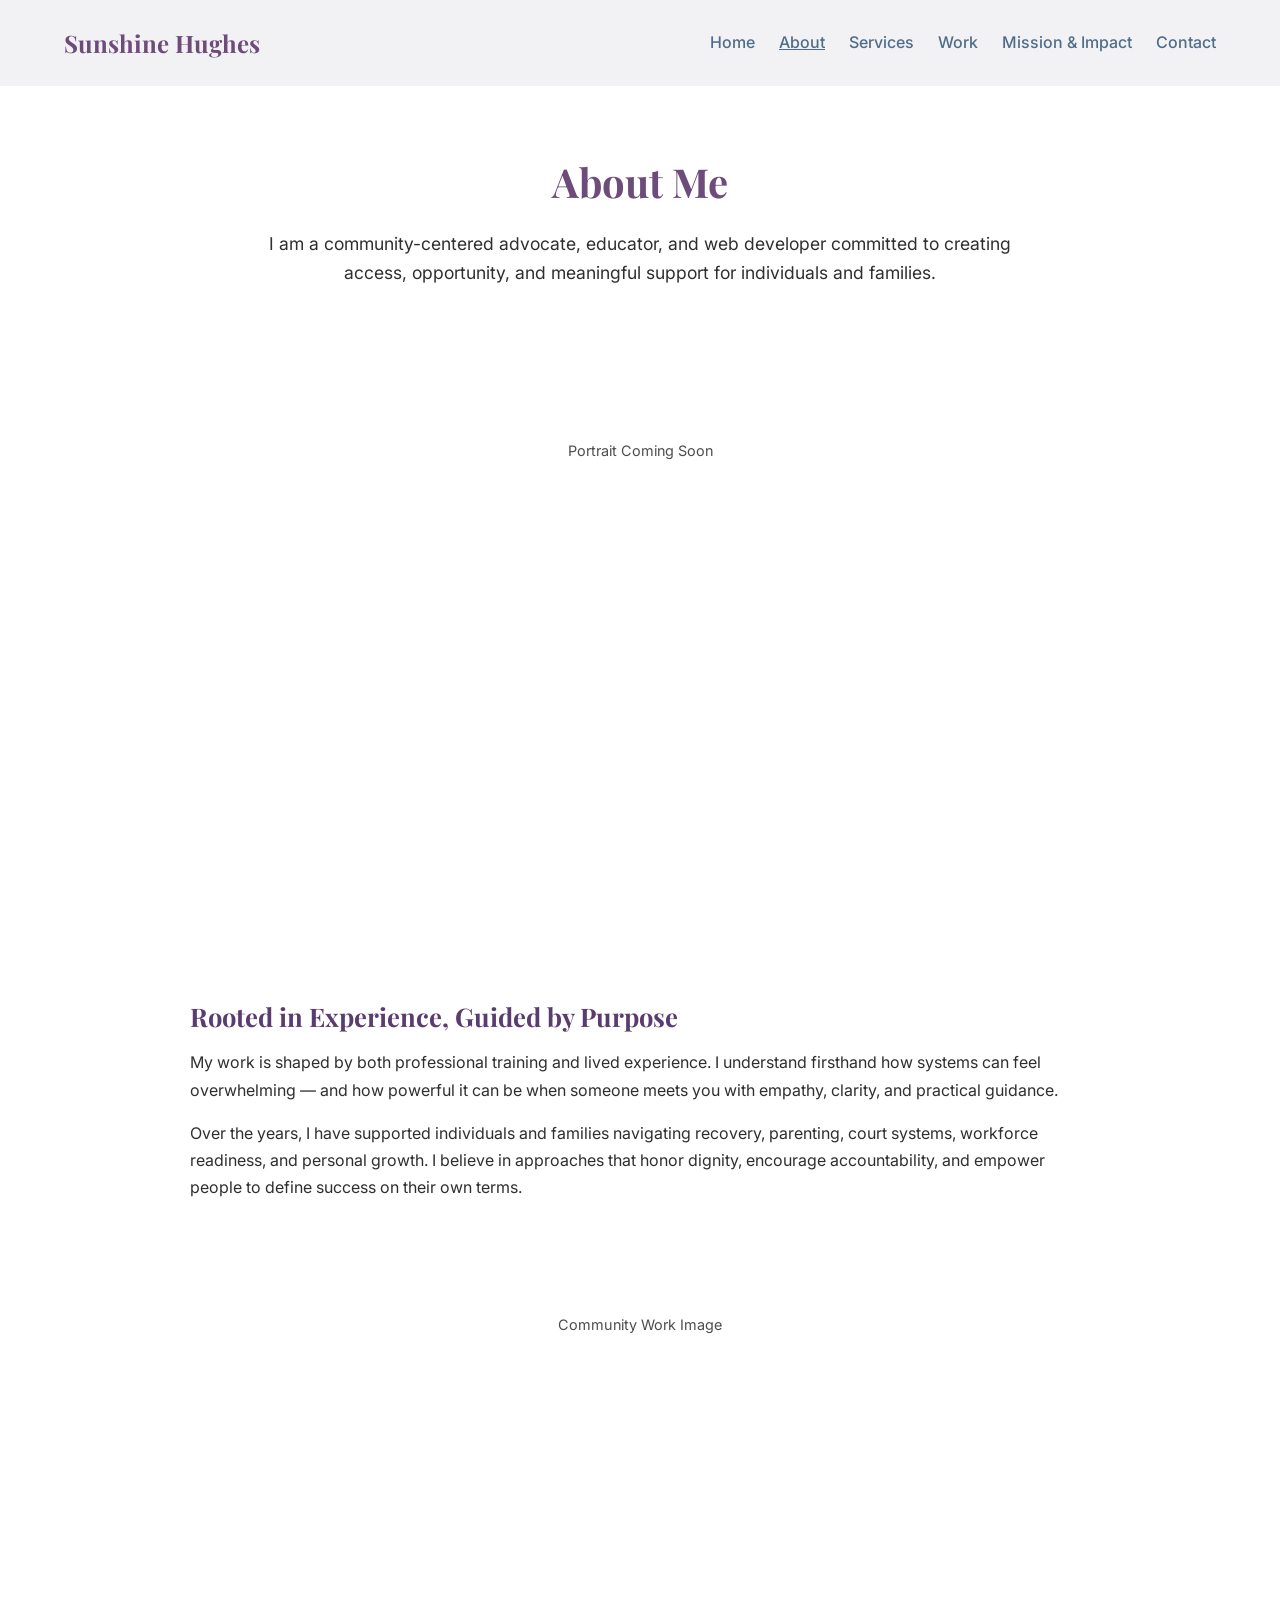
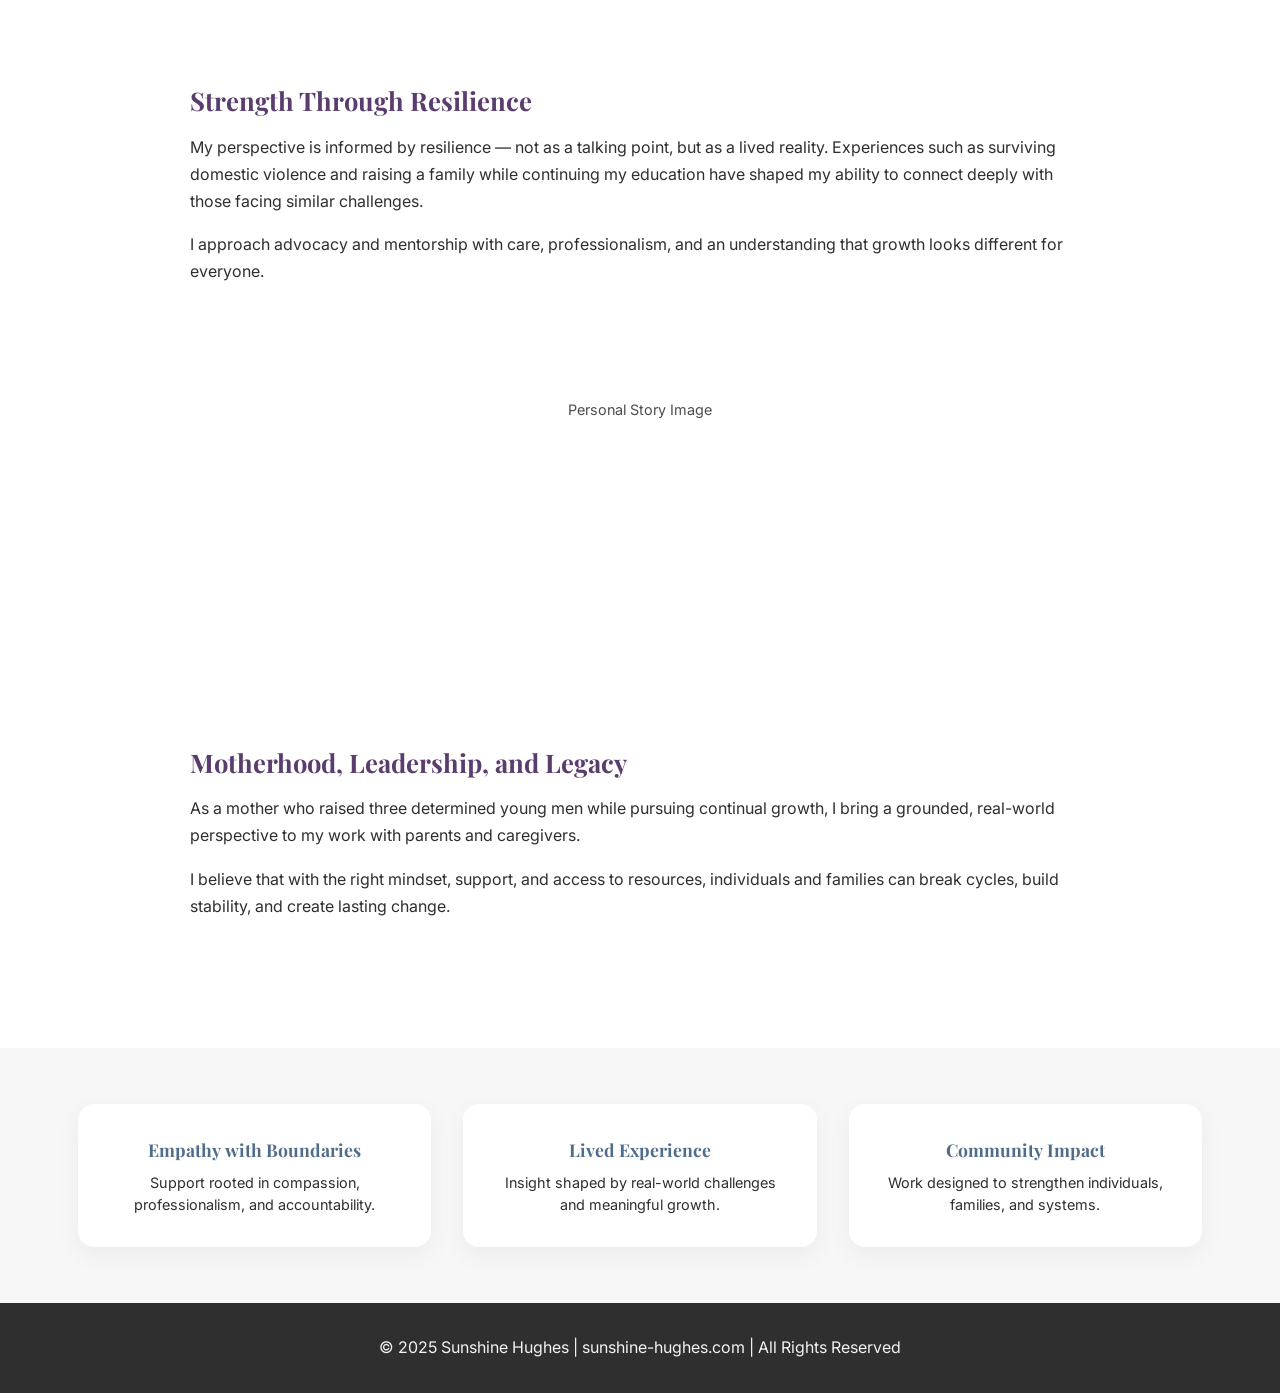
==== about.html @ 6bd318d8 "adapting styles and adding pages" ====
<!DOCTYPE html>
<html lang="en">

<head>
	<meta charset="UTF-8">
	<meta name="viewport" content="width=device-width, initial-scale=1.0">
	<title>About | Sunshine Hughes</title>
	<meta name="description" content="Sunshine Hughes About page">
	<meta name="author" content="Sunshine Hughes">
	<meta name="keywords" content="Sunshine, Hughes, business, about, portfolio">
	<link rel="stylesheet" href="style.css" media="screen">
	<link rel="icon" type="favicon" href="favicon.ico">
	<link rel="preconnect" href="https://fonts.googleapis.com">
	<link rel="preconnect" href="https://fonts.gstatic.com" crossorigin>
	<link href="https://fonts.googleapis.com/css2?family=Playfair+Display:wght@500;600&family=Inter:wght@300;400;500&display=swap" rel="stylesheet">
</head>

<body class="about-page">


	<header class="main-nav">
		<div class="container nav">
			<h2>Sunshine Hughes</h2>
			<ul>
				<li><a href="index.html">Home</a></li>
				<li><a href="about.html" class="active">About</a></li>
				<li><a href="services.html">Services</a></li>
				<li><a href="work.html">Work</a></li>
				<li><a href="#">Mission &amp; Impact</a></li>
				<li><a href="#">Contact</a></li>
			</ul>
		</div>
	</header>

	<!-- PAGE INTRO -->
	<section class="page-intro">
		<div class="container">
			<h1>About Me</h1>
			<p>
				I am a community-centered advocate, educator, and web developer committed to
				creating access, opportunity, and meaningful support for individuals and families.
			</p>
		</div>
	</section>

	<div class="about-media portrait">
		<div class="image-placeholder">Portrait Coming Soon</div>
	</div>

	<!-- MAIN ABOUT CONTENT -->
	<section class="about-content">
		<div class="container">

			<div class="about-text">
				<h2>Rooted in Experience, Guided by Purpose</h2>
				<p>
					My work is shaped by both professional training and lived experience. I understand
					firsthand how systems can feel overwhelming — and how powerful it can be when someone
					meets you with empathy, clarity, and practical guidance.
				</p>
				<p>
					Over the years, I have supported individuals and families navigating recovery,
					parenting, court systems, workforce readiness, and personal growth. I believe in
					approaches that honor dignity, encourage accountability, and empower people to
					define success on their own terms.
				</p>
			</div>

		<div class="about-media landscape">
			<div class="image-placeholder">Community Work Image</div>
		</div>

			<div class="about-text">
				<h2>Strength Through Resilience</h2>
				<p>
					My perspective is informed by resilience — not as a talking point, but as a lived
					reality. Experiences such as surviving domestic violence and raising a family while
					continuing my education have shaped my ability to connect deeply with those facing
					similar challenges.
				</p>
				<p>
					I approach advocacy and mentorship with care, professionalism, and an understanding
					that growth looks different for everyone.
				</p>
			</div>

			<div class="about-media square">
				<div class="image-placeholder">Personal Story Image</div>
			</div> 

			<div class="about-text">
				<h2>Motherhood, Leadership, and Legacy</h2>
				<p>
					As a mother who raised three determined young men while pursuing continual growth,
					I bring a grounded, real-world perspective to my work with parents and caregivers.
				</p>
				<p>
					I believe that with the right mindset, support, and access to resources, individuals
					and families can break cycles, build stability, and create lasting change.
				</p>
			</div>

		</div>
	</section>



	<!-- VALUES / APPROACH -->
	<section class="about-values">
		<div class="container">

			<div class="value-card">
				<h3>Empathy with Boundaries</h3>
				<p>Support rooted in compassion, professionalism, and accountability.</p>
			</div>

			<div class="value-card">
				<h3>Lived Experience</h3>
				<p>Insight shaped by real-world challenges and meaningful growth.</p>
			</div>

			<div class="value-card">
				<h3>Community Impact</h3>
				<p>Work designed to strengthen individuals, families, and systems.</p>
			</div>

		</div>
	</section>

	<!-- FOOTER -->
	<footer>
		<p>&copy; 2025 Sunshine Hughes | sunshine-hughes.com | All Rights Reserved</p>
	</footer>

</body>

</html>
---- style.css ----
/* =================
CSS RESET & VARIABLES
================= */

*, *::before, *::after {
	box-sizing: border-box;
	margin: 0;
	padding: 0;
}

:root {
	--blush-pink: #f3c7d9;
	--soft-plum: #6d4b7a;
	--slate-blue: #4f6d8a;
	--soft-silver: #f2f2f4;
	--charcoal: #2f2f2f;
	--white: #ffffff;
	--pink: #f4c2d7;
	--purple: #7b5fa3;
	--blue: #4a6fa5;
	--silver: #e6e6e6;
	--charcoal: #2f2f2f;
	--cream: #faf7f3;
	--deep-plum: #5a3c6e;
	--soft-cream: #f7f7f7;
}

body {
	font-family: 'Inter', sans-serif;
	color: var(--charcoal);
	background-color: var(--white);
	line-height: 1.6;
}

h1, h2, h3 {
	font-family: 'Playfair Display', serif;
	color: var(--soft-plum);
}

a {
	text-decoration: none;
	color: inherit;
}

img {
	max-width: 100%;
	display: block;
}

/* ================
GLOBAL LAYOUT
================ */

.container {
	width: 90%;
	max-width: 1200px;
	margin: 0 auto;
}

section {
	padding:  4rem 0;
}


/* ====================
HEADER / NAVIGATION 
==================== */

header {
	background: var(--soft-silver);
	padding: 1.5rem 0;
}

/* =====================
MAIN NAVIGATION 
=================== */

.main-nav .nav {
	display: flex;
	justify-content: space-between;
	align-items: center;
}

.main-nav .nav ul {
	display: flex;
	gap: 1.5rem;
	list-style: none;
}

.main-nav .nav a {
	font-weight: 500;
	color: var(--slate-blue);
	text-decoration: none;
}

.main-nav .nav a:hover {
	text-decoration: underline;
}

.main-nav .nav a.active {
	text-decoration: underline;
}

/* =====================
HERO SECTION
===================== */
.hero {
	background: linear-gradient(to right, var(--white), var(--soft-silver));
}

.hero-content {
	display: grid;
	grid-template-columns: 1.2fr 0.8fr;
	gap: 3rem;
	align-items: center;
}

.hero h1 {
	font-size: 3rem;
	margin-bottom: 1rem;
}

.hero p {
	font-size: 1.1rem;
	margin-bottom: 2rem;
}

.hero-buttons a {
	display: inline-block;
	margin-right: 1rem;
	padding: 0.75rem 1.5rem;
	border-radius: 30px;
	font-weight: 500;
}

.btn-primary {
	background: var(--soft-plum);
	color: var(--white);
}

.btn-secondary {
	border: 2px solid var(--soft-plum);
	color: var(--soft-plum);
}

/* ===================
CREDIBILITY SNAPSHOT
================== */

.credibility {
	background: var(--soft-silver);
}

.card-grid {
	display: grid;
	grid-template-columns: repeat(auto-fit, minmax(220px, 1fr));
	gap: 2rem;
}

.card {
	background: var(--white);
	padding:  2rem;
	border-radius: 16px;
	text-align: center;
	box-shadow: 0 8px 20px rgba(0, 0, 0,0.05);
}

.card h3 {
	margin-bottom: 0.5rem;
}

/* ================
SERVICES OVERVIEW
================== */
.services .card {
	text-align: left;
}

/* ===================
MISSION PREVIEW 
=================== */

.mission-preview {
	background: var(--blush-pink);
}

.mission-preview p {
	max-width: 800px;
	font-size: 1.1rem;
}

/* =================
PORTFOLIO PREVIEW 
=================== */

.portfolio-grid {
	display: grid;
	grid-template-columns: repeat(auto-fit, minmax(280px, 1fr));
	gap: 2rem;
}

/* ================
COLLABORATION INVITE 
=================== */
.collaboration {
	background: var(--slate-blue);
	color: var(--white);
	text-align: center;
}
.collaboration h2 {
	color: var(--white);
	margin-bottom: 1rem;
}

/* ================
FOOTER
================== */


footer {
	background: var(--charcoal);
	color: var(--soft-silver);
	padding: 2rem 0;
	text-align: center;
}


/* =========================
   ABOUT PAGE STYLES
========================= */

.about-page .page-intro {
	padding: 4rem 1rem 2.5rem;
	text-align: center;
}

.about-page .page-intro h1 {
	font-size: 2.5rem;
	margin-bottom: 1rem;
}

.about-page .page-intro p {
	max-width: 800px;
	margin: 0 auto;
	font-size: 1.1rem;
	color: var(--charcoal);
}


/* MAIN CONTENT */

.about-page .about-content {
	padding: 3rem 1rem;
}

.about-page .about-content .container {
	max-width: 900px;
}

.about-page .about-text {
	margin-bottom: 3rem;
}

.about-page .about-text h2 {
	font-size: 1.6rem;
	margin-bottom: 0.8rem;
	color: var(--deep-plum);
}

.about-page .about-text p {
	font-size: 1rem;
	line-height: 1.7;
	margin-bottom: 1rem;
}


/* VALUES SECTION */

.about-page .about-values {
	background: var(--soft-cream);
	padding: 3.5rem 1rem;
	margin-top: 2rem;
}

.about-page .about-values .container {
	display: grid;
	grid-template-columns: repeat(auto-fit, minmax(240px, 1fr));
	gap: 2rem;
}

.about-page .value-card {
	background: #ffffff;
	padding: 2rem;
	border-radius: 16px;
	box-shadow: 0 8px 24px rgba(0, 0, 0, 0.05);
	text-align: center;
}

.about-page .value-card h3 {
	color: var(--slate-blue);
	margin-bottom: 0.5rem;
	font-size: 1.1rem;
}

.about-page .value-card p {
	font-size: 0.9rem;
	line-height: 1.5;
}


/* =========================
   ABOUT PAGE MEDIA
========================= */

.about-page .about-media {
	margin: 3rem 0;
	display: flex;
	justify-content: center;
}

.about-page .image-placeholder {
	width: 100%;
	max-width: 420px;
	background: linear-gradient(
		135deg,
		var(--soft-pink),
		var(--soft-cream)
	);
	border-radius: 20px;
	padding: 4rem 1rem;
	text-align: center;
	font-size: 0.9rem;
	color: var(--charcoal);
	opacity: 0.85;
}

/* Size Variations */

.about-page .portrait .image-placeholder {
	aspect-ratio: 4 / 5;
}

.about-page .landscape .image-placeholder {
	max-width: 680px;
	aspect-ratio: 16 / 9;
}

.about-page .square .image-placeholder {
	max-width: 360px;
	aspect-ratio: 1 / 1;
}


/* Split Layout (Text + Image) */

.about-page .about-split {
	display: grid;
	grid-template-columns: repeat(auto-fit, minmax(300px, 1fr));
	gap: 2.5rem;
	align-items: center;
	margin: 3rem 0;
}


/* ==================
WORK PAGE STYLES
================== */

.work-page body {
font-family: 'Inter', sans-serif;
background-color: var(--cream);
color: var(--charcoal);
line-height: 1.7;
}


.work-page header {
padding: 4rem 1.5rem 2rem;
text-align: center;
}


.work-page header h1 {
font-family: 'Playfair Display', serif;
font-size: 2.6rem;
margin-bottom: 1rem;
}


.work-page header p {
max-width: 720px;
margin: 0 auto;
font-size: 1.1rem;
opacity: 0.85;
}


.work-page section {
padding: 4rem 1.5rem;
}


.work-page.container {
max-width: 1100px;
margin: 0 auto;
}


.work-page h2 {
font-family: 'Playfair Display', serif;
font-size: 2rem;
margin-bottom: 2rem;
}


.work-grid {
display: grid;
grid-template-columns: repeat(auto-fit, minmax(280px, 1fr));
gap: 2rem;
}


.work-card {
background: white;
border-radius: 14px;
padding: 2rem;
box-shadow: 0 10px 30px rgba(0,0,0,0.06);
display: flex;
flex-direction: column;
justify-content: space-between;
}


.work-card h3 {
font-family: 'Playfair Display', serif;
margin-bottom: 0.75rem;
}


.work-card p {
font-size: 0.95rem;
margin-bottom: 1.5rem;
opacity: 0.9;
}


.work-card a {
text-decoration: none;
font-weight: 500;
color: var(--purple);
align-self: flex-start;
}


.work-card a:hover {
text-decoration: underline;
}


.personal-note {
margin-top: 4rem;
background: linear-gradient(135deg, var(--pink), var(--silver));
padding: 3rem;
border-radius: 16px;
}


.personal-note h3 {
font-family: 'Playfair Display', serif;
margin-bottom: 1rem;
}


.personal-note p {
max-width: 700px;
opacity: 0.9;
}


.work-page footer {
padding: 3rem 1.5rem;
text-align: center;
font-size: 0.9rem;
opacity: 0.7;
}


/* =========================
   SERVICES PAGE STYLES
========================= */

.services-page .page-intro {
	padding: 4rem 1rem 2.5rem;
	text-align: center;
}

.services-page .page-intro h1 {
	font-size: 2.5rem;
	margin-bottom: 1rem;
}

.services-page .page-intro p {
	max-width: 800px;
	margin: 0 auto;
	font-size: 1.1rem;
	color: var(--charcoal);
}


/* SERVICES LIST */

.services-page .services-list {
	padding: 3rem 1rem 4rem;
}

.services-page .services-list .container {
	display: grid;
	grid-template-columns: repeat(auto-fit, minmax(280px, 1fr));
	gap: 2rem;
}


/* SERVICE CARD */

.services-page .service-card {
	background: var(--soft-cream);
	padding: 2rem;
	border-radius: 16px;
	box-shadow: 0 10px 30px rgba(0, 0, 0, 0.06);
	transition: transform 0.3s ease, box-shadow 0.3s ease;
}

.services-page .service-card:hover {
	transform: translateY(-6px);
	box-shadow: 0 18px 40px rgba(0, 0, 0, 0.1);
}

.services-page .service-card h2 {
	font-size: 1.4rem;
	margin-bottom: 0.3rem;
	color: var(--deep-plum);
}

.services-page .service-subtitle {
	font-size: 0.9rem;
	font-weight: 600;
	color: var(--slate-blue);
	margin-bottom: 1rem;
}

.services-page .service-card p {
	font-size: 0.95rem;
	line-height: 1.6;
	margin-bottom: 1rem;
}

.services-page .service-card ul {
	padding-left: 1.2rem;
}

.services-page .service-card li {
	margin-bottom: 0.5rem;
	font-size: 0.9rem;
}



/* Responsive columns */
@media screen and (max-width: 768px) {
	.main-nav .nav {
		flex-direction: column;
		align-items: center;
		gap: 1rem;
	}

	.main-nav .nav ul {
		flex-wrap:  wrap;
		justify-content: center;
		gap: 1rem;
	}

	.main-nav .nav h2 {
		font-size: 1.3rem
	}


	.hero-content {
    	grid-template-columns: 1fr;
		text-align: center;
  	}

	.about-page .page-intro h1 {
		font-size: 2rem;
	}

	.about-page .about-text h2 {
		font-size: 1.4rem;
	}

	.about-page .about-content .container {
		padding: 0 0.5rem;
	}

	.services-page .page-intro h1 {
		font-size: 2rem;
	}

	.services-page .service-card {
		padding: 1.6rem;
	}
}
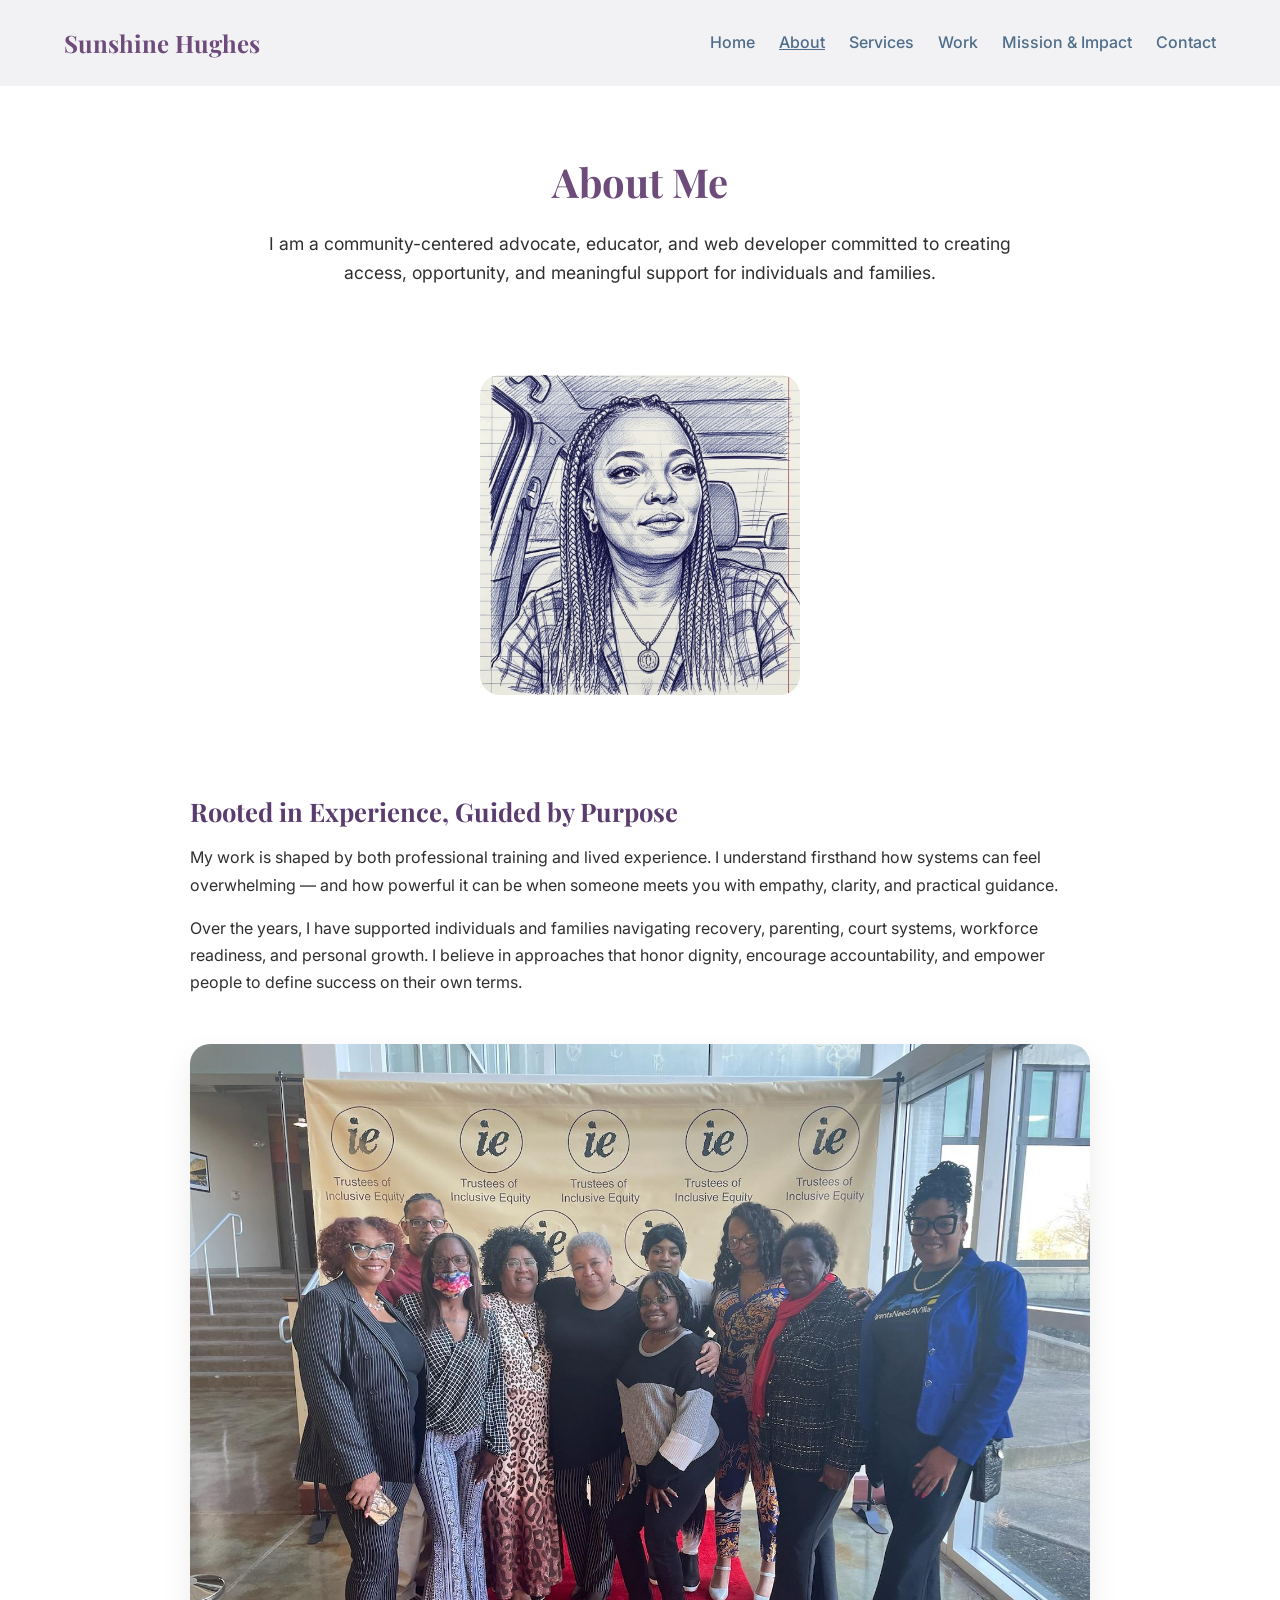
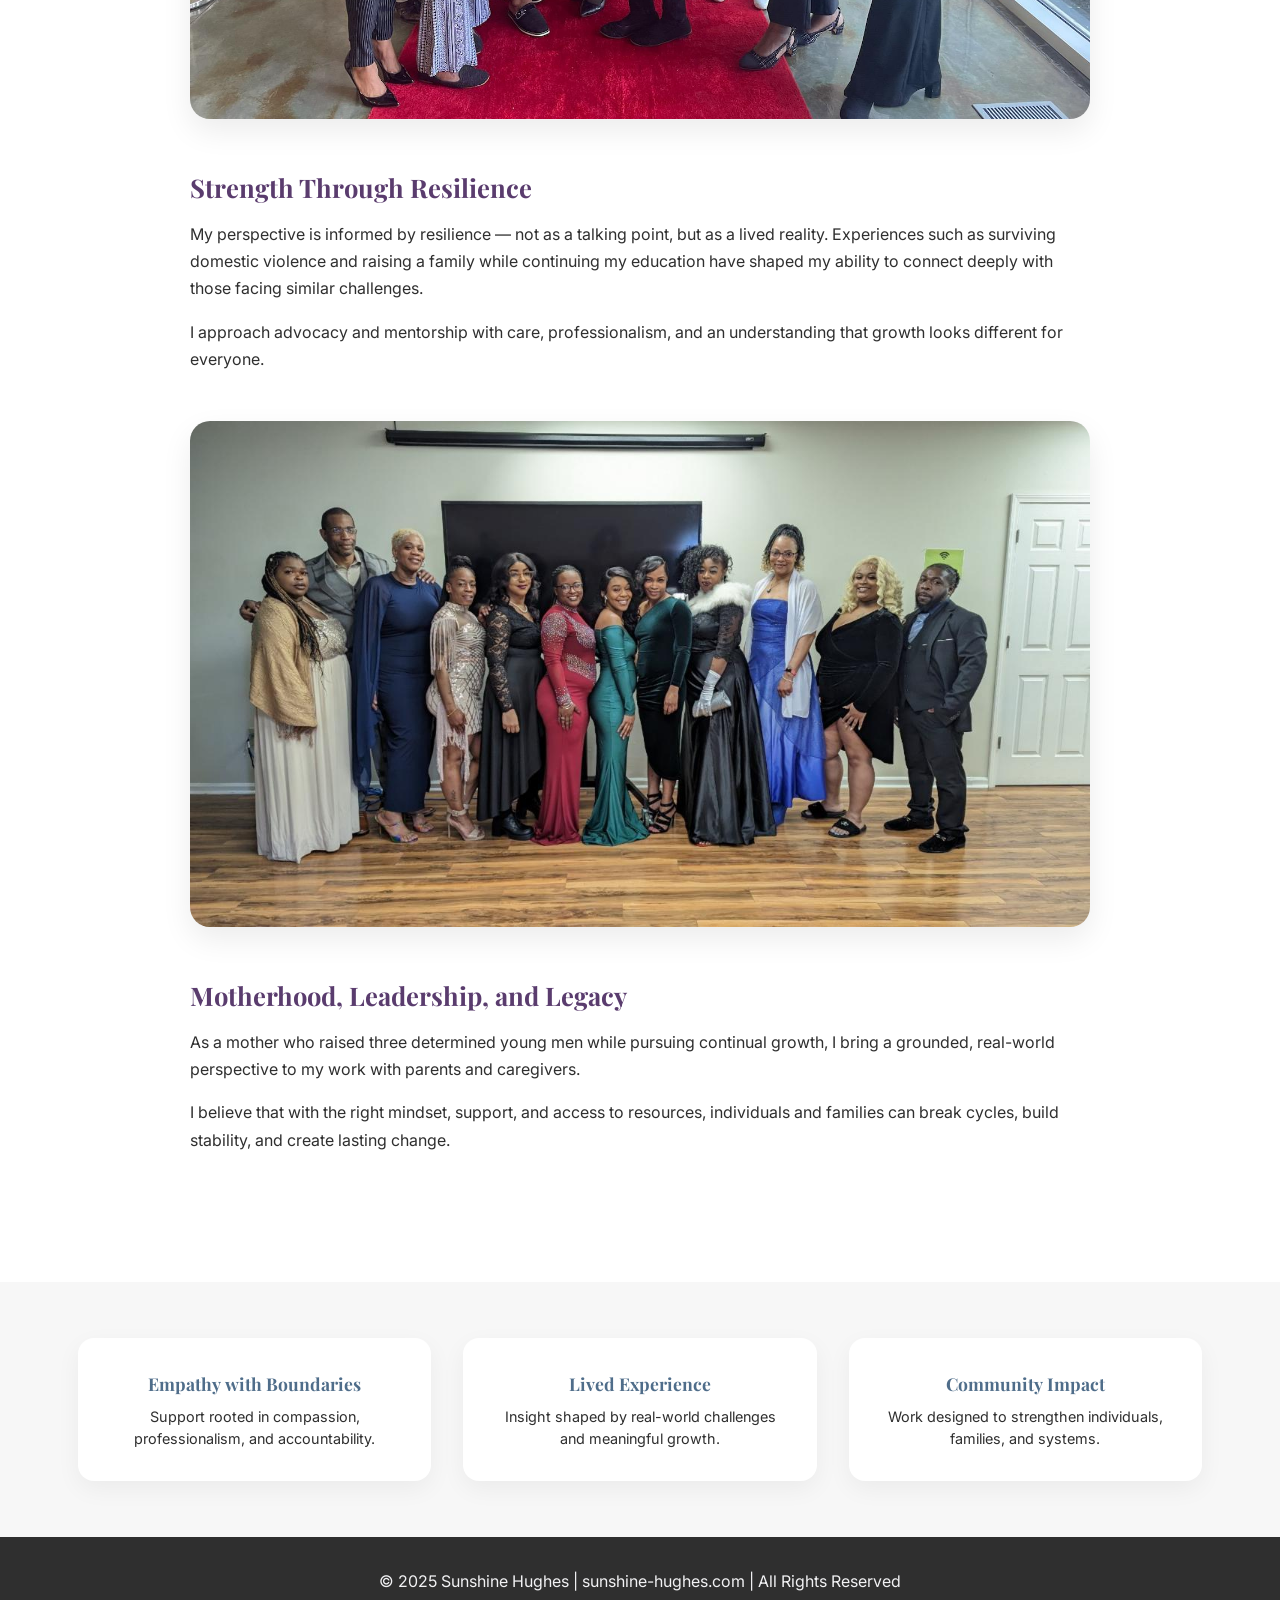
==== commit 00c76714: "Menu changes and images added" ====
--- a/about.html
+++ b/about.html
@@ -12,7 +12,7 @@
 	<link rel="icon" type="favicon" href="favicon.ico">
 	<link rel="preconnect" href="https://fonts.googleapis.com">
 	<link rel="preconnect" href="https://fonts.gstatic.com" crossorigin>
-	<link href="https://fonts.googleapis.com/css2?family=Playfair+Display:wght@500;600&family=Inter:wght@300;400;500&display=swap" rel="stylesheet">
+	<link rel="stylesheet" href="https://fonts.googleapis.com/css2?family=Playfair+Display:wght@500;600&family=Inter:wght@300;400;500&display=swap" >
 </head>
 
 <body class="about-page">
@@ -26,7 +26,7 @@
 				<li><a href="about.html" class="active">About</a></li>
 				<li><a href="services.html">Services</a></li>
 				<li><a href="work.html">Work</a></li>
-				<li><a href="#">Mission &amp; Impact</a></li>
+				<li><a href="mission.html">Mission &amp; Impact</a></li>
 				<li><a href="#">Contact</a></li>
 			</ul>
 		</div>
@@ -44,7 +44,7 @@
 	</section>
 
 	<div class="about-media portrait">
-		<div class="image-placeholder">Portrait Coming Soon</div>
+		<img src="images/SelfieHanddrawn.jpg" alt="Sunshine Hughes Selfie Hand-drawn">
 	</div>
 
 	<!-- MAIN ABOUT CONTENT -->
@@ -67,7 +67,7 @@
 			</div>
 
 		<div class="about-media landscape">
-			<div class="image-placeholder">Community Work Image</div>
+			<img src="images/PAVETeam2024.jpg" alt="P.A.V.E. Facilitator Team 2024">
 		</div>
 
 			<div class="about-text">
@@ -85,8 +85,8 @@
 			</div>
 
 			<div class="about-media square">
-				<div class="image-placeholder">Personal Story Image</div>
-			</div> 
+				<img src="images/NDHCIrise2023.jpg" alt="New Directions Housing Corporation Irise Ambassadors Group 2023">
+			</div>
 
 			<div class="about-text">
 				<h2>Motherhood, Leadership, and Legacy</h2>
--- a/style.css
+++ b/style.css
@@ -318,6 +318,13 @@
 	justify-content: center;
 }
 
+.about-page .about-media.portrait img {
+	max-width: 320px;
+	height: auto;
+	object-fit: contain;
+	box-shadow: none;
+}
+
 .about-page .image-placeholder {
 	width: 100%;
 	max-width: 420px;
@@ -361,6 +368,13 @@
 	margin: 3rem 0;
 }
 
+.about-page .about-media img {
+	width: 100%;
+	height: 100%;
+	object-fit: cover;
+	border-radius: 20px;
+	box-shadow: 0 12px 30px rgba(0, 0, 0, 0.08);
+}
 
 /* ==================
 WORK PAGE STYLES
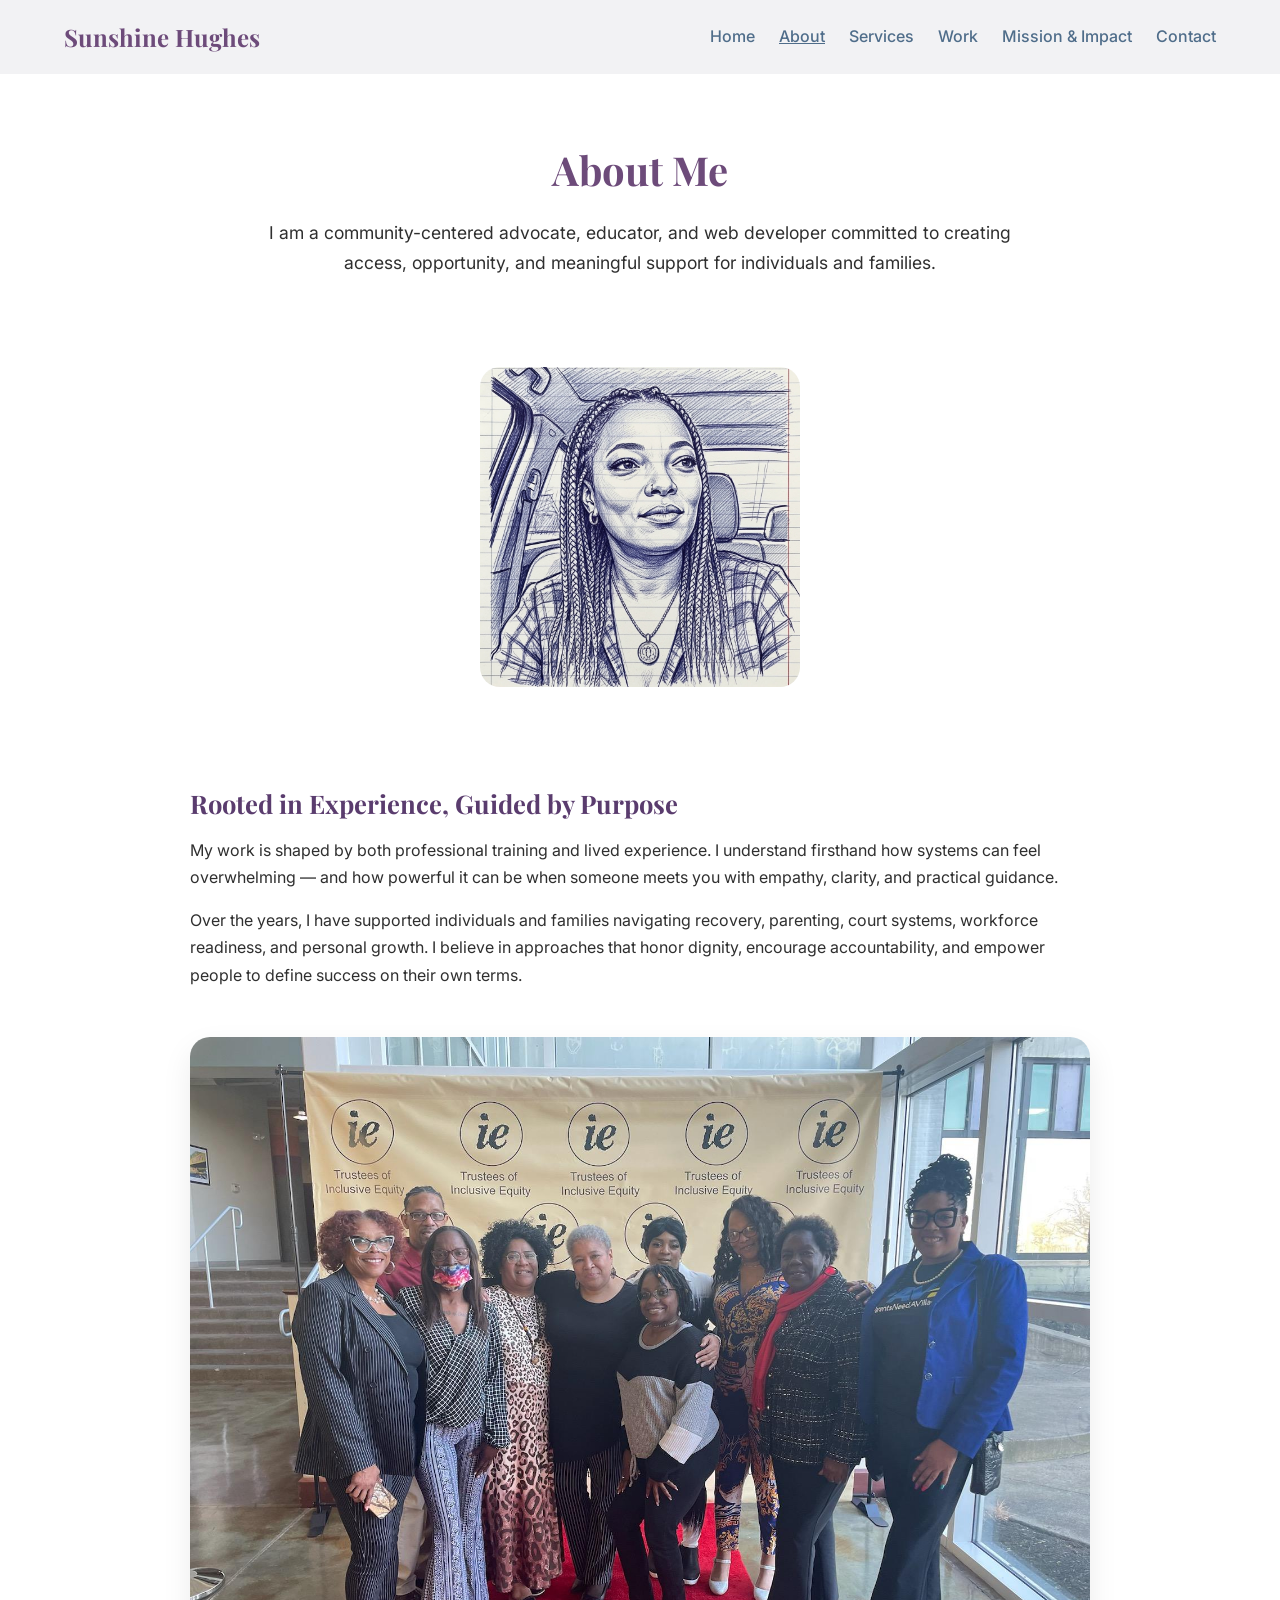
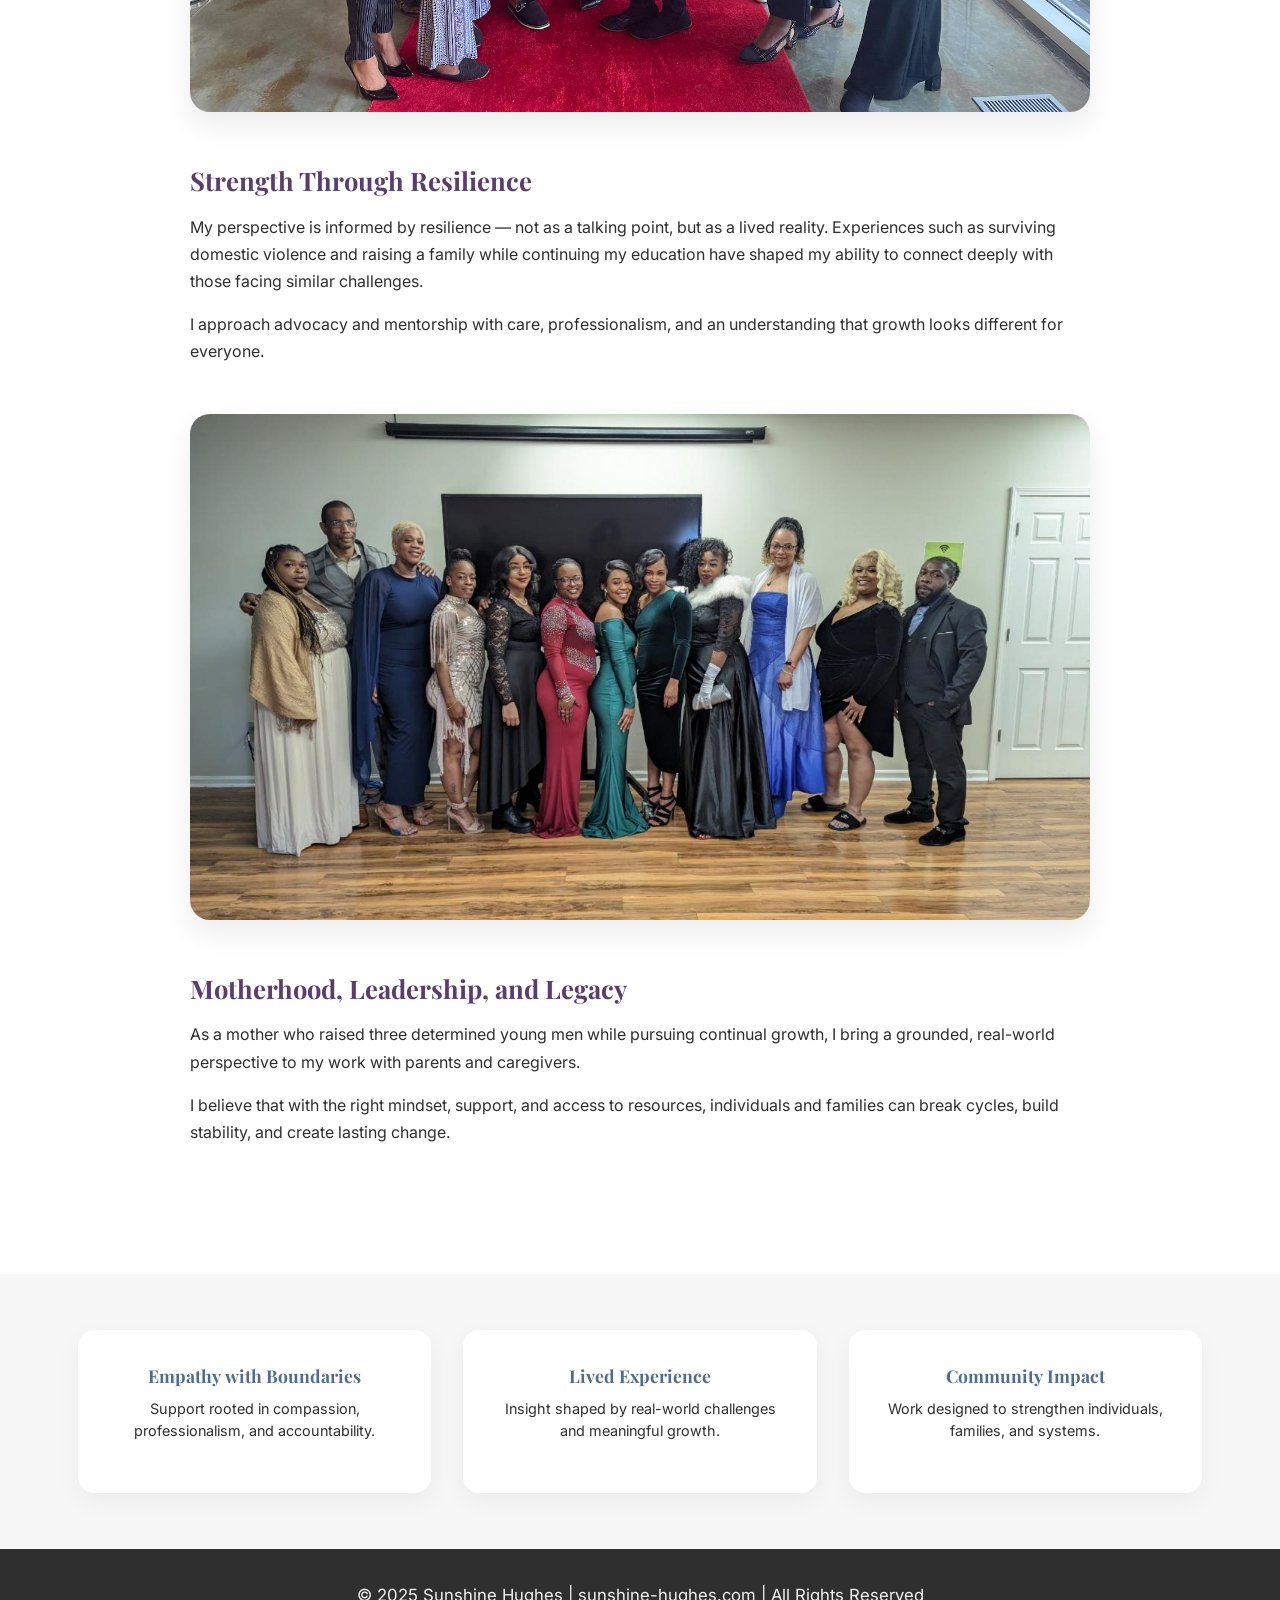
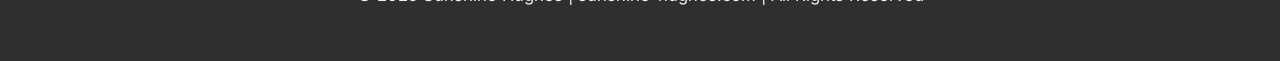
==== commit d0560c8e: "revising site flow, contact form, and images" ====
--- a/about.html
+++ b/about.html
@@ -85,7 +85,7 @@
 			</div>
 
 			<div class="about-media square">
-				<img src="images/NDHCIrise2023.jpg" alt="New Directions Housing Corporation Irise Ambassadors Group 2023">
+				<img src="images/NDHCIrise2023.jpg" alt="New Directions Housing Corporation IRise Ambassadors Group 2023">
 			</div>
 
 			<div class="about-text">
--- a/style.css
+++ b/style.css
@@ -29,6 +29,7 @@
 	font-family: 'Inter', sans-serif;
 	color: var(--charcoal);
 	background-color: var(--white);
+	font-size: 1rem;
 	line-height: 1.6;
 }
 
@@ -40,6 +41,12 @@
 a {
 	text-decoration: none;
 	color: inherit;
+}
+
+p {
+  font-size: 1.05rem;
+  line-height: 1.75;
+  margin-bottom: 1.2rem;
 }
 
 img {
@@ -75,10 +82,22 @@
 MAIN NAVIGATION 
 =================== */
 
+.main-nav {
+	padding: 1.5rem 0;
+}
+
 .main-nav .nav {
 	display: flex;
 	justify-content: space-between;
 	align-items: center;
+	padding: 0;
+	height: auto;
+}
+
+.main-nav .nav h2 {
+	margin: 0;
+	line-height: 1;
+	font-size: 1.5rem;
 }
 
 .main-nav .nav ul {
@@ -388,20 +407,19 @@
 }
 
 
-.work-page header {
-padding: 4rem 1.5rem 2rem;
+.work-page .page-intro {
+padding: 4rem 1rem 2.5rem;
 text-align: center;
 }
 
 
-.work-page header h1 {
-font-family: 'Playfair Display', serif;
+.work-page .page-intro h1 {
 font-size: 2.6rem;
 margin-bottom: 1rem;
 }
 
 
-.work-page header p {
+.work-page .page-intro p {
 max-width: 720px;
 margin: 0 auto;
 font-size: 1.1rem;
@@ -414,7 +432,7 @@
 }
 
 
-.work-page.container {
+.work-page .container {
 max-width: 1100px;
 margin: 0 auto;
 }
@@ -486,17 +504,11 @@
 
 
 .personal-note p {
+margin-top: 1rem;
 max-width: 700px;
 opacity: 0.9;
 }
 
-
-.work-page footer {
-padding: 3rem 1.5rem;
-text-align: center;
-font-size: 0.9rem;
-opacity: 0.7;
-}
 
 
 /* =========================
@@ -577,7 +589,288 @@
 	font-size: 0.9rem;
 }
 
-
+/* =========================
+   MISSION & IMPACT PAGE
+========================= */
+
+.mission-page .page-intro {
+  padding: 4rem 1rem 2.5rem;
+  text-align: center;
+}
+
+.mission-page .page-intro h1 {
+  font-size: 2.5rem;
+  margin-bottom: 1rem;
+}
+
+.mission-page .page-intro p {
+  max-width: 800px;
+  margin: 0 auto;
+  font-size: 1.1rem;
+  color: var(--charcoal);
+}
+
+
+/* SECTION SPACING */
+
+.mission-page section {
+  padding: 4rem 0;
+}
+
+
+.mission-page h2 {
+  font-size: 1.6rem;
+  color: var(--deep-plum);
+  margin-bottom: 1rem;
+}
+
+
+/* HOW I SERVE */
+
+.mission-page .impact-list {
+  margin-top: 1.5rem;
+  padding-left: 1.2rem;
+}
+
+.mission-page .impact-list li {
+  margin-bottom: 0.8rem;
+  line-height: 1.6;
+}
+
+
+/* VALUES */
+
+.mission-page .mission-values {
+  background: var(--soft-cream);
+  margin-top: 2rem;
+}
+
+.mission-page .values-grid {
+  display: grid;
+  grid-template-columns: repeat(auto-fit, minmax(240px, 1fr));
+  gap: 2rem;
+  margin-top: 2rem;
+}
+
+.mission-page .value-card {
+  background: #ffffff;
+  padding: 2rem;
+  border-radius: 16px;
+  box-shadow: 0 8px 24px rgba(0, 0, 0, 0.05);
+  text-align: center;
+}
+
+.mission-page .value-card h3 {
+  color: var(--slate-blue);
+  margin-bottom: 0.5rem;
+  font-size: 1.1rem;
+}
+
+.mission-page .value-card p {
+  font-size: 0.9rem;
+}
+
+.mission-page .impact-flex {
+  display: flex;
+  align-items: center;
+  gap: 3rem;
+}
+
+.mission-page .impact-section .impact-image {
+	padding-right: 2rem;
+}
+
+.mission-page .impact-image {
+	flex: 1;
+	max-width: 400px;
+}
+.mission-page .impact-image img {
+  width: 100%;
+  height: auto;
+  border-radius: 18px;
+  box-shadow: 0 12px 30px rgba(0,0,0,0.08);
+}
+
+.mission-page .impact-text {
+  flex: 2;
+}
+
+.mission-page .impact-section .impact-flex {
+	flex-direction: row-reverse;
+}
+
+.mission-page .impact-list {
+  margin-top: 1.5rem;
+  padding-left: 1.5rem;
+}
+
+.mission-page .impact-list li {
+  margin-bottom: 0.8rem;
+  line-height: 1.6;
+}
+
+.mission-page .service-impact .impact-image {
+	flex-direction: row;
+	padding-left: 2rem;
+}
+
+
+/* =========================
+   CONTACT PAGE STYLES
+========================= */
+
+.contact-page .page-intro {
+	padding: 4rem 1rem 2.5rem;
+	text-align: center;
+}
+
+.contact-page .page-intro h1 {
+	font-size: 2.5rem;
+	margin-bottom: 1rem;
+}
+
+.contact-page .page-intro p {
+	max-width: 720px;
+	margin: 0 auto;
+	font-size: 1.1rem;
+	color: var(--charcoal);
+}
+
+/* CONTACT SECTION */
+
+.contact-page .contact-section {
+	padding: 4rem 1rem;
+}
+
+.contact-page .contact-form {
+	max-width: 600px;
+	margin: 0 auto;
+	background: var(--soft-cream);
+	padding: 3rem;
+	border-radius: 20px;
+	box-shadow: 0 12px 30px rgba(0, 0, 0, 0.06);
+}
+
+/* FORM ELEMENTS */
+
+.contact-page .form-group {
+	display: flex;
+	flex-direction: column;
+	margin-bottom: 1.5rem;
+}
+
+.contact-page label {
+	font-weight: 500;
+	margin-bottom: 0.4rem;
+	color: var(--deep-plum);
+}
+
+.contact-page input,
+.contact-page textarea {
+	padding: 0.7rem 0.8rem;
+	border-radius: 8px;
+	border: 1px solid #ccc;
+	font-family: 'Inter', sans-serif;
+	font-size: 1rem;
+}
+
+.contact-page input:focus,
+.contact-page textarea:focus {
+	outline: none;
+	border-color: var(--soft-plum);
+}
+
+/* BUTTON */
+
+.contact-page button {
+	border: none;
+	cursor: pointer;
+	margin-top: 0.5rem;
+}
+
+/* HIDDEN (HONEYPOT) */
+
+.contact-page .hidden {
+	display: none;
+}
+
+.contact-page .contact-section {
+  padding: 4rem 0;
+}
+
+.contact-page .contact-grid {
+  display: grid;
+  grid-template-columns: 1fr 1fr;
+  gap: 3rem;
+  align-items: start;
+}
+
+/* LEFT COPY */
+
+.contact-page .contact-copy h2 {
+  font-size: 1.6rem;
+  color: var(--deep-plum);
+  margin-bottom: 1rem;
+}
+
+.contact-page .contact-copy p {
+  font-size: 1rem;
+  line-height: 1.7;
+  margin-bottom: 1rem;
+  max-width: 500px;
+}
+
+.contact-page .contact-note {
+  font-size: 0.9rem;
+  opacity: 0.85;
+  margin-top: 1.5rem;
+}
+
+/* FORM */
+
+.contact-page form {
+  background: var(--soft-cream);
+  padding: 2.5rem;
+  border-radius: 18px;
+  box-shadow: 0 12px 30px rgba(0, 0, 0, 0.06);
+}
+
+.contact-page label {
+  display: block;
+  font-size: 0.9rem;
+  margin-bottom: 1.2rem;
+  color: var(--charcoal);
+}
+
+.contact-page input,
+.contact-page textarea {
+  width: 100%;
+  padding: 0.6rem 0.7rem;
+  margin-top: 0.4rem;
+  border-radius: 8px;
+  border: 1px solid #ccc;
+  font-family: inherit;
+  font-size: 0.95rem;
+}
+
+.contact-page textarea {
+  resize: vertical;
+}
+
+.contact-page button {
+  margin-top: 1rem;
+  padding: 0.7rem 1.6rem;
+  border-radius: 30px;
+  border: none;
+  background: var(--soft-plum);
+  color: var(--white);
+  font-size: 0.95rem;
+  cursor: pointer;
+}
+
+.contact-page button:hover {
+  opacity: 0.9;
+}
 
 /* Responsive columns */
 @media screen and (max-width: 768px) {
@@ -622,5 +915,41 @@
 	.services-page .service-card {
 		padding: 1.6rem;
 	}
-}
-
+
+	.mission-page .impact-flex {
+    	flex-direction: column;
+    	text-align: center;
+  	}
+
+	.mission-page .impact-section .impact-flex {
+		flex-direction: column;
+	}
+
+	.mission-page .impact-image {
+
+		padding: 0;
+		max-width: 100%;
+	}
+
+	.mission-page .impact-text {
+    	width: 100%;
+  	}
+
+	.contact-page .contact-form {
+		padding: 2rem 1.5rem;
+	}
+
+	.contact-page .contact-grid {
+    grid-template-columns: 1fr;
+  }
+
+  .contact-page .contact-copy {
+    text-align: center;
+  }
+
+  .contact-page .contact-copy p {
+    margin-left: auto;
+    margin-right: auto;
+  }
+}
+
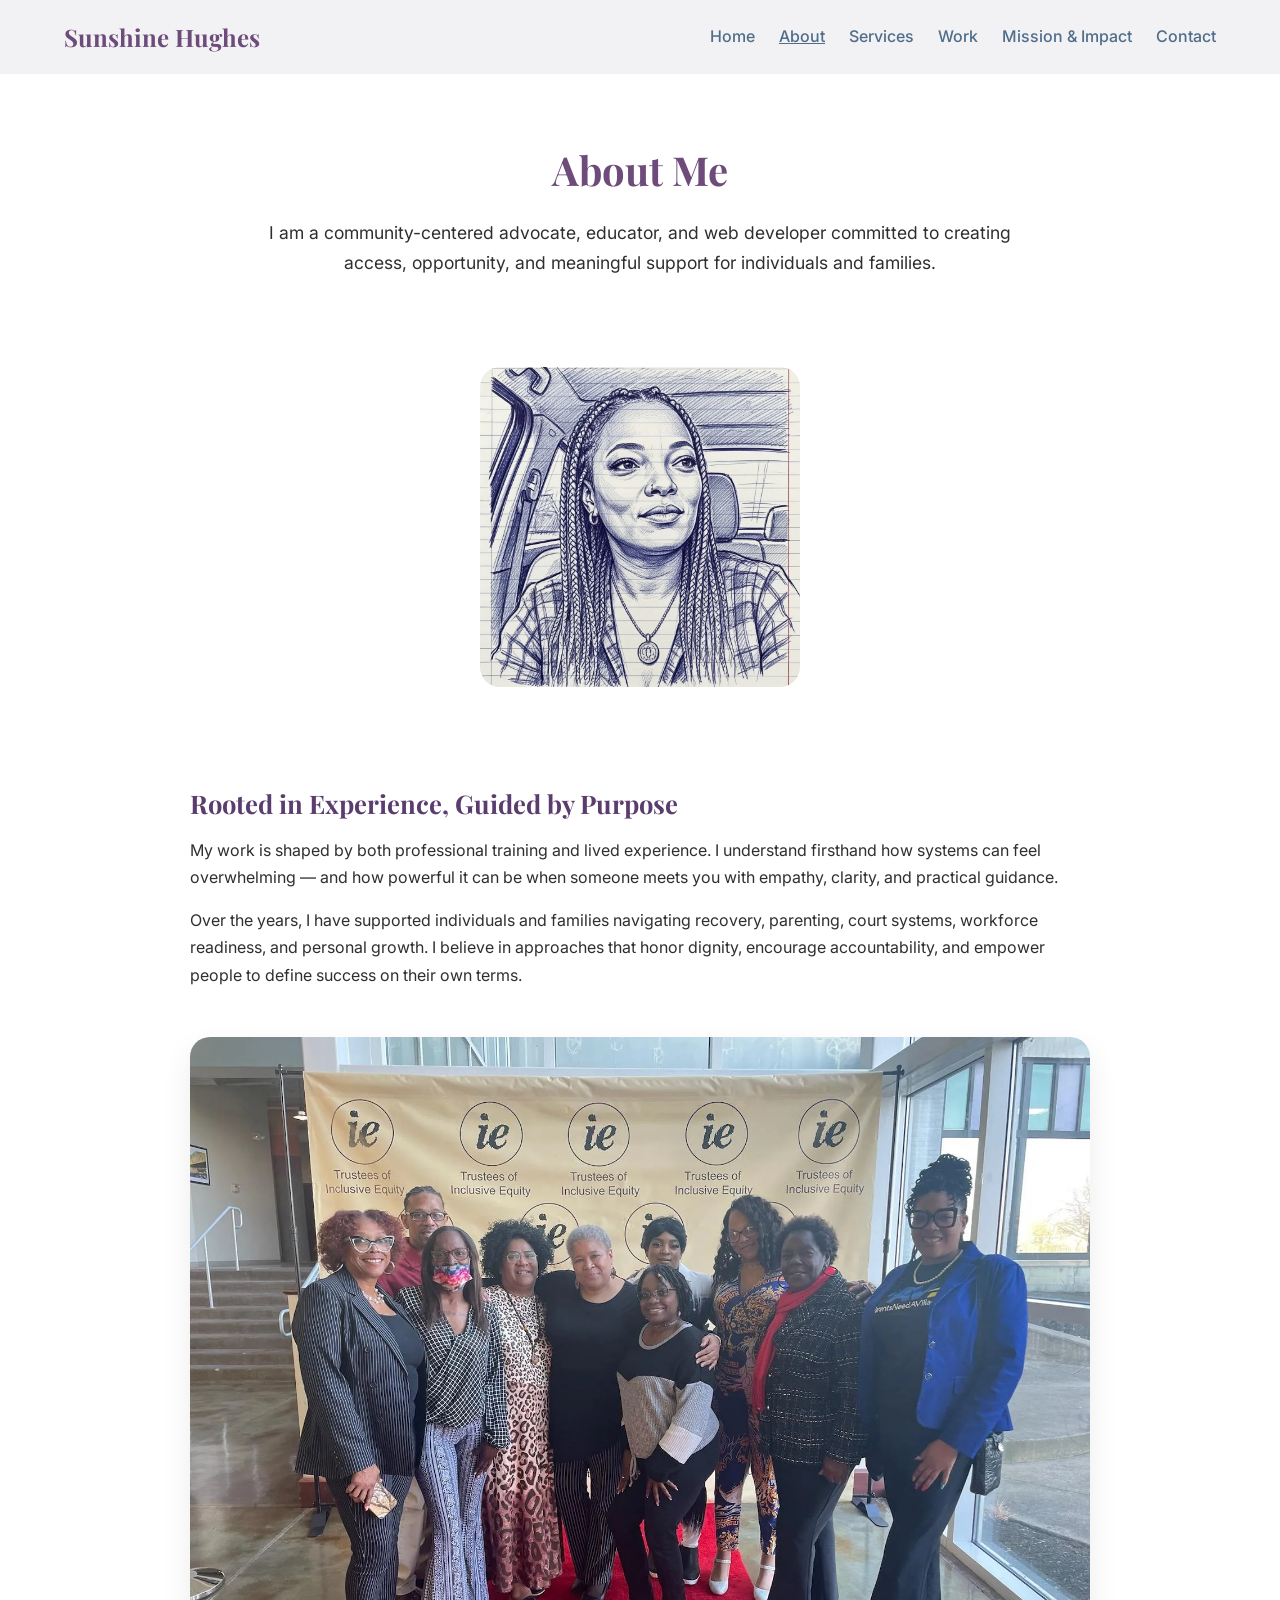
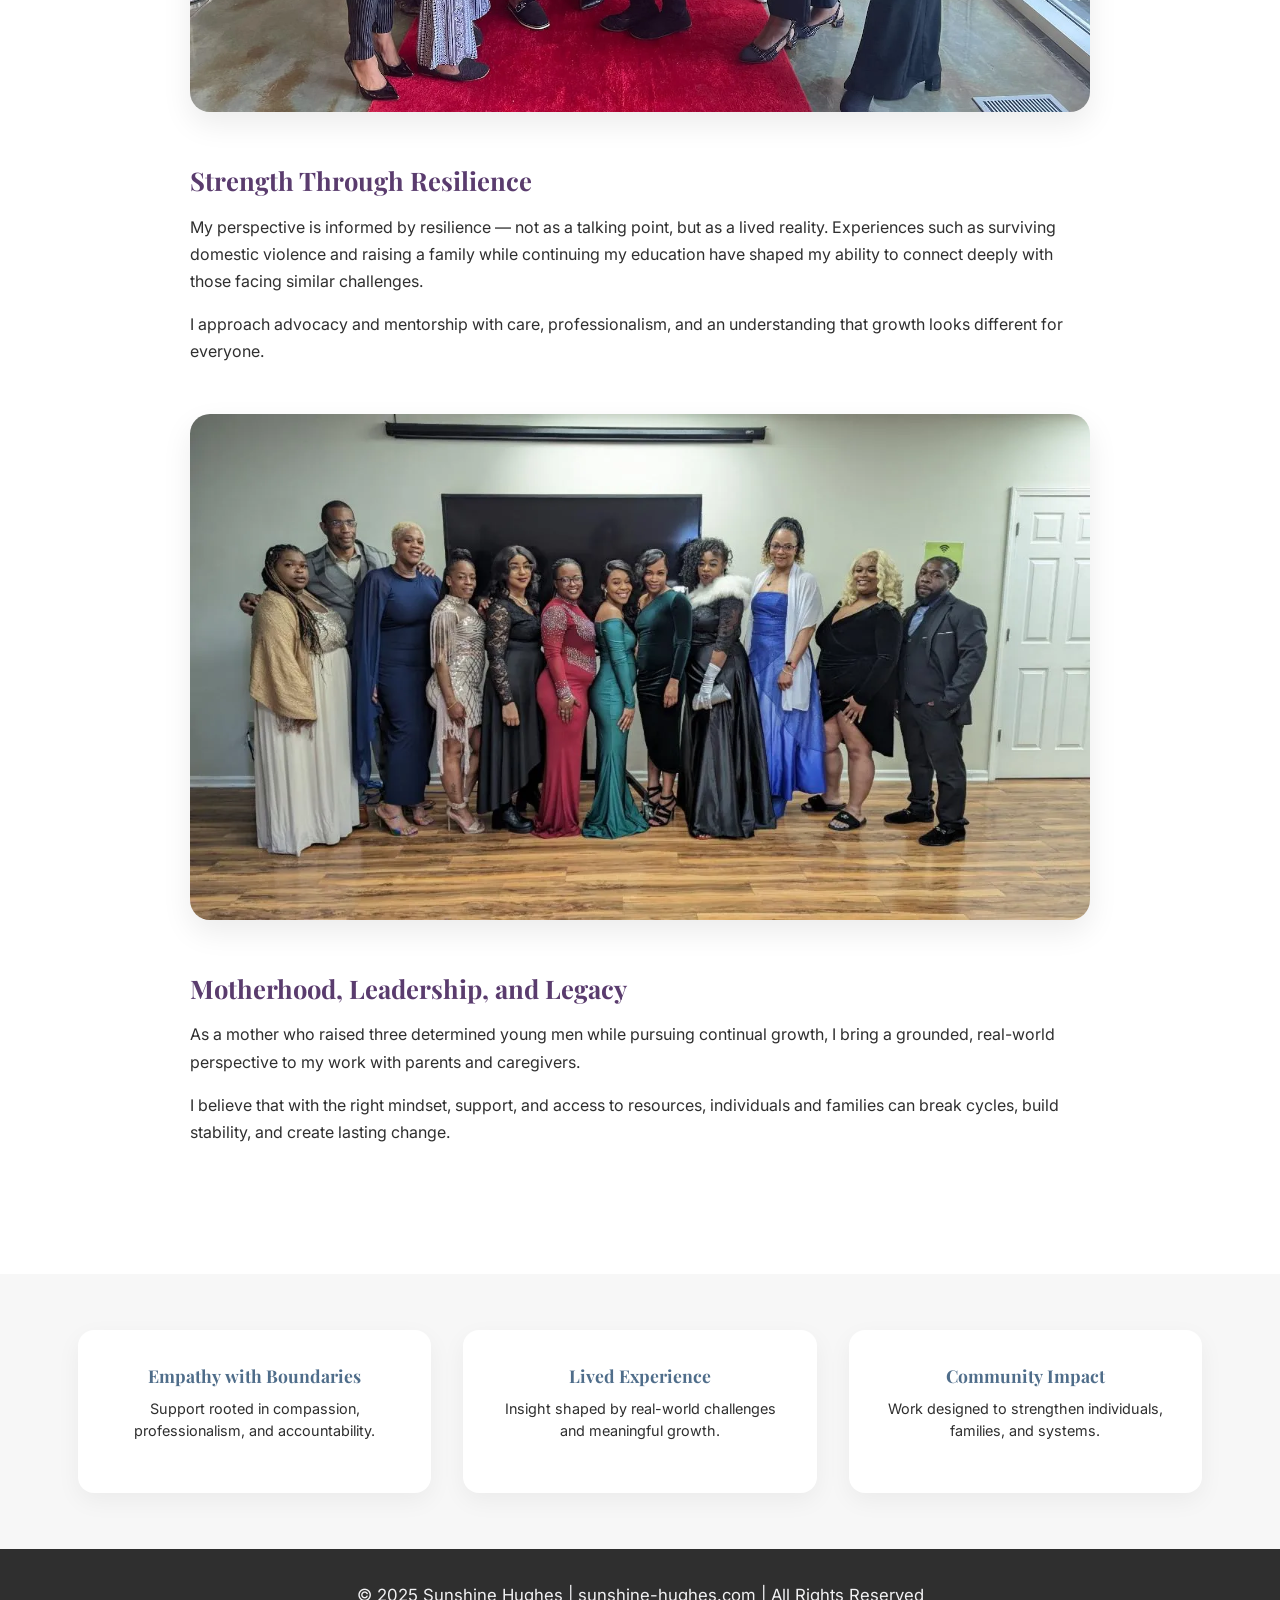
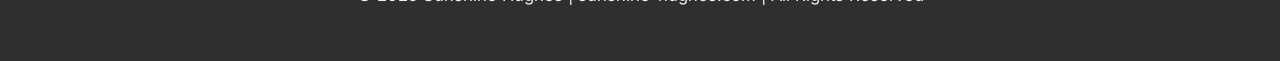
==== commit 07f2d077: "changing format of images" ====
--- a/about.html
+++ b/about.html
@@ -9,7 +9,13 @@
 	<meta name="author" content="Sunshine Hughes">
 	<meta name="keywords" content="Sunshine, Hughes, business, about, portfolio">
 	<link rel="stylesheet" href="style.css" media="screen">
-	<link rel="icon" type="favicon" href="favicon.ico">
+	<link rel="icon" type="favicon" href="/icons/favicon.ico">
+	<link rel="apple-touch-icon" sizes="180x180" href="/icons/apple-touch-icon.png">
+	<link rel="icon" type="image/png" sizes="32x32" href="/icons/favicon-32x32.png">
+	<link rel="icon" type="image/png" sizes="16x16" href="/icons/favicon-16x16.png">
+	<link rel="icon" type="image/png" sizes="192x192" href="/icons/android-chrome-192x192.png">
+	<link rel="icon" type="image/png" sizes="512x512" href="/android-chrome-512x512.png">
+	<link rel="manifest" href="/site.webmanifest">
 	<link rel="preconnect" href="https://fonts.googleapis.com">
 	<link rel="preconnect" href="https://fonts.gstatic.com" crossorigin>
 	<link rel="stylesheet" href="https://fonts.googleapis.com/css2?family=Playfair+Display:wght@500;600&family=Inter:wght@300;400;500&display=swap" >
@@ -44,7 +50,7 @@
 	</section>
 
 	<div class="about-media portrait">
-		<img src="images/SelfieHanddrawn.jpg" alt="Sunshine Hughes Selfie Hand-drawn">
+		<img src="images/SelfieHanddrawn.webp" alt="Sunshine Hughes Selfie Hand-drawn">
 	</div>
 
 	<!-- MAIN ABOUT CONTENT -->
@@ -67,7 +73,7 @@
 			</div>
 
 		<div class="about-media landscape">
-			<img src="images/PAVETeam2024.jpg" alt="P.A.V.E. Facilitator Team 2024">
+			<img src="images/PAVETeam2024.webp" alt="P.A.V.E. Facilitator Team 2024">
 		</div>
 
 			<div class="about-text">
@@ -85,7 +91,7 @@
 			</div>
 
 			<div class="about-media square">
-				<img src="images/NDHCIrise2023.jpg" alt="New Directions Housing Corporation IRise Ambassadors Group 2023">
+				<img src="images/NDHCIrise2023.webp" alt="New Directions Housing Corporation IRise Ambassadors Group 2023">
 			</div>
 
 			<div class="about-text">
--- a/style.css
+++ b/style.css
@@ -218,6 +218,18 @@
 	gap: 2rem;
 }
 
+.portfolio-grid a {
+text-decoration: none;
+font-weight: 500;
+color: var(--purple);
+align-self: flex-start;
+}
+
+
+.portfolio-grid a:hover {
+text-decoration: underline;
+}
+
 /* ================
 COLLABORATION INVITE 
 =================== */
@@ -872,6 +884,52 @@
   opacity: 0.9;
 }
 
+/* =========================
+	THANK YOU PAGE
+	========================= */
+	
+	.thank-you-page .thank-you-section {
+	padding: 5rem 0;
+	text-align: center;
+	}
+	
+	.thank-you-page .thank-you-content {
+	max-width: 600px;
+	margin: 0 auto;
+	}
+	
+	.thank-you-page h1 {
+	font-size: 2.4rem;
+	margin-bottom: 1rem;
+	}
+	
+	.thank-you-page p {
+	font-size: 1.05rem;
+	line-height: 1.7;
+	margin-bottom: 1rem;
+	}
+	
+	.thank-you-page .thank-you-note {
+	font-size: 0.95rem;
+	opacity: 0.85;
+	margin-bottom: 2rem;
+	}
+	
+	.thank-you-page .thank-you-icon {
+	margin-bottom: 1.5rem;
+	color: var(--soft-plum);
+	}
+	
+	.thank-you-page .btn-primary {
+	display: inline-block;
+	padding: 0.7rem 1.8rem;
+	border-radius: 30px;
+	background: var(--soft-plum);
+	color: var(--white);
+	font-weight: 500;
+	text-decoration: none;
+	}
+	
 /* Responsive columns */
 @media screen and (max-width: 768px) {
 	.main-nav .nav {
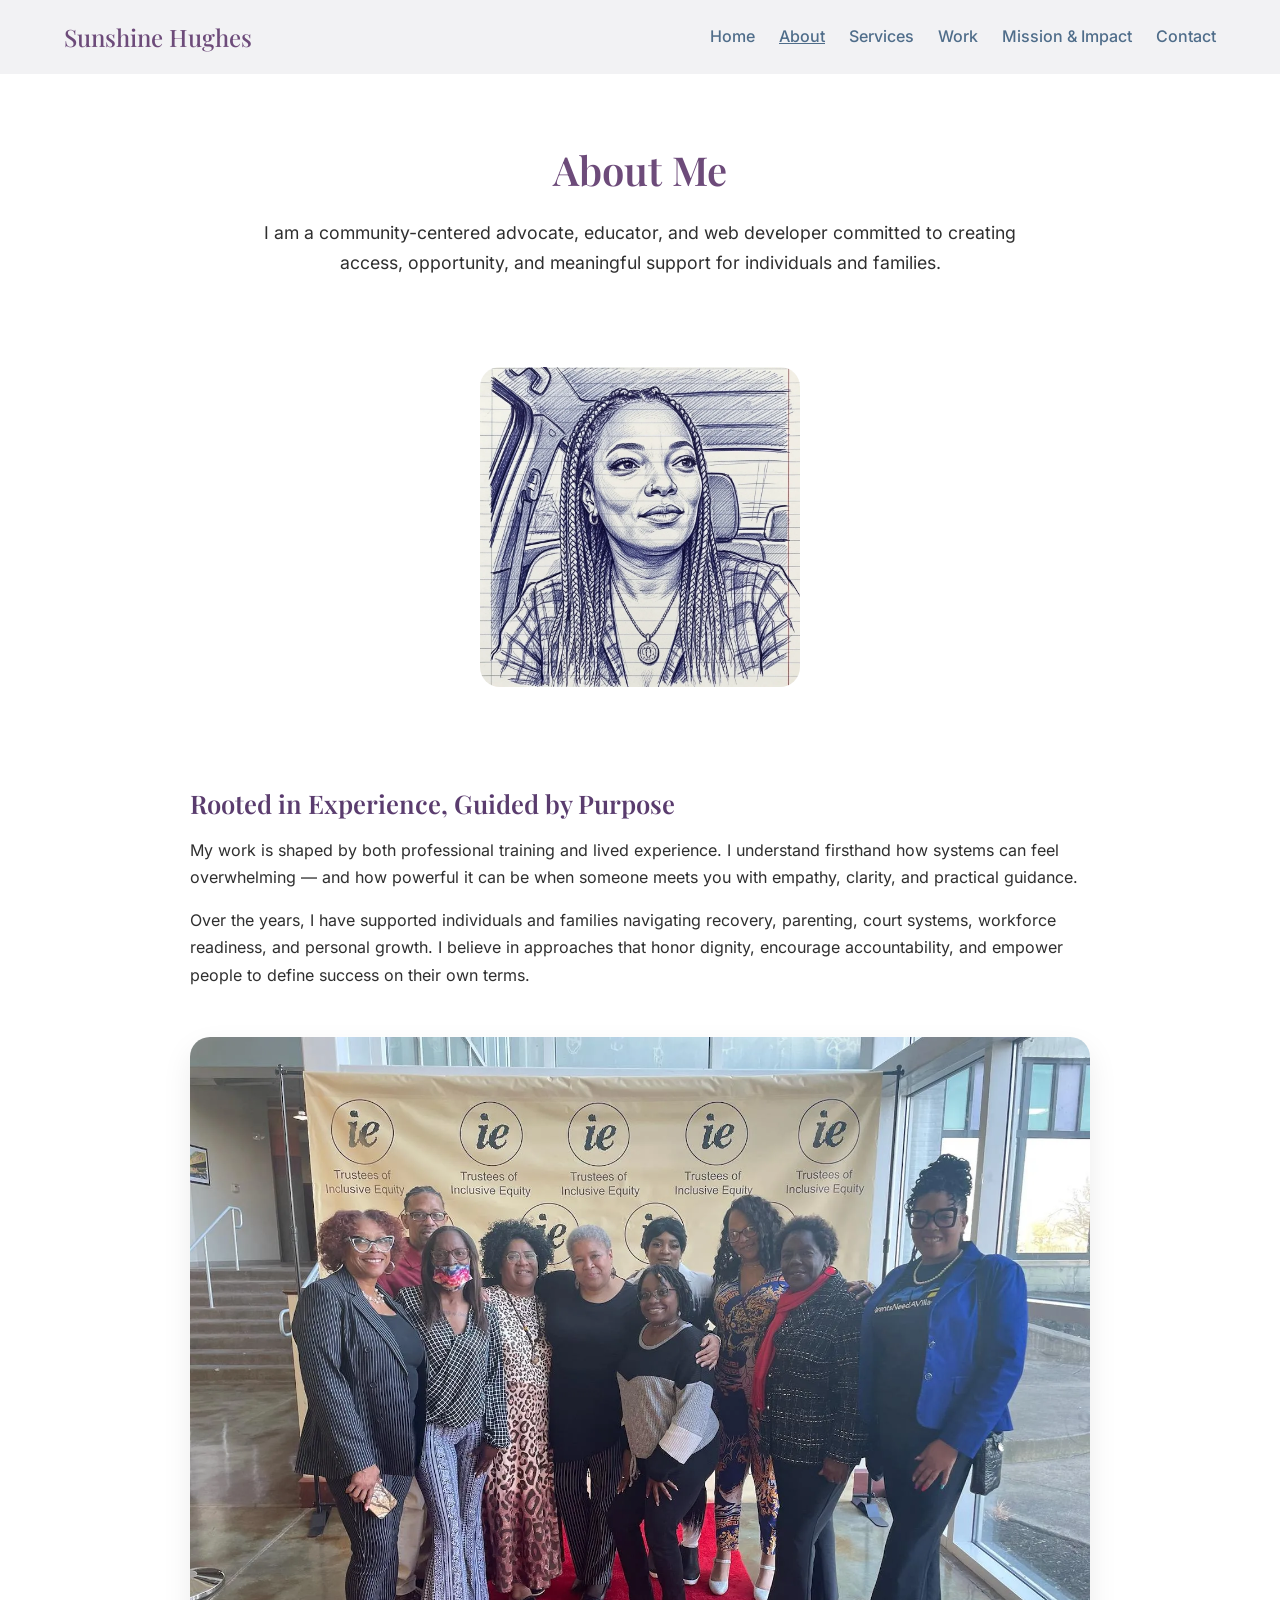
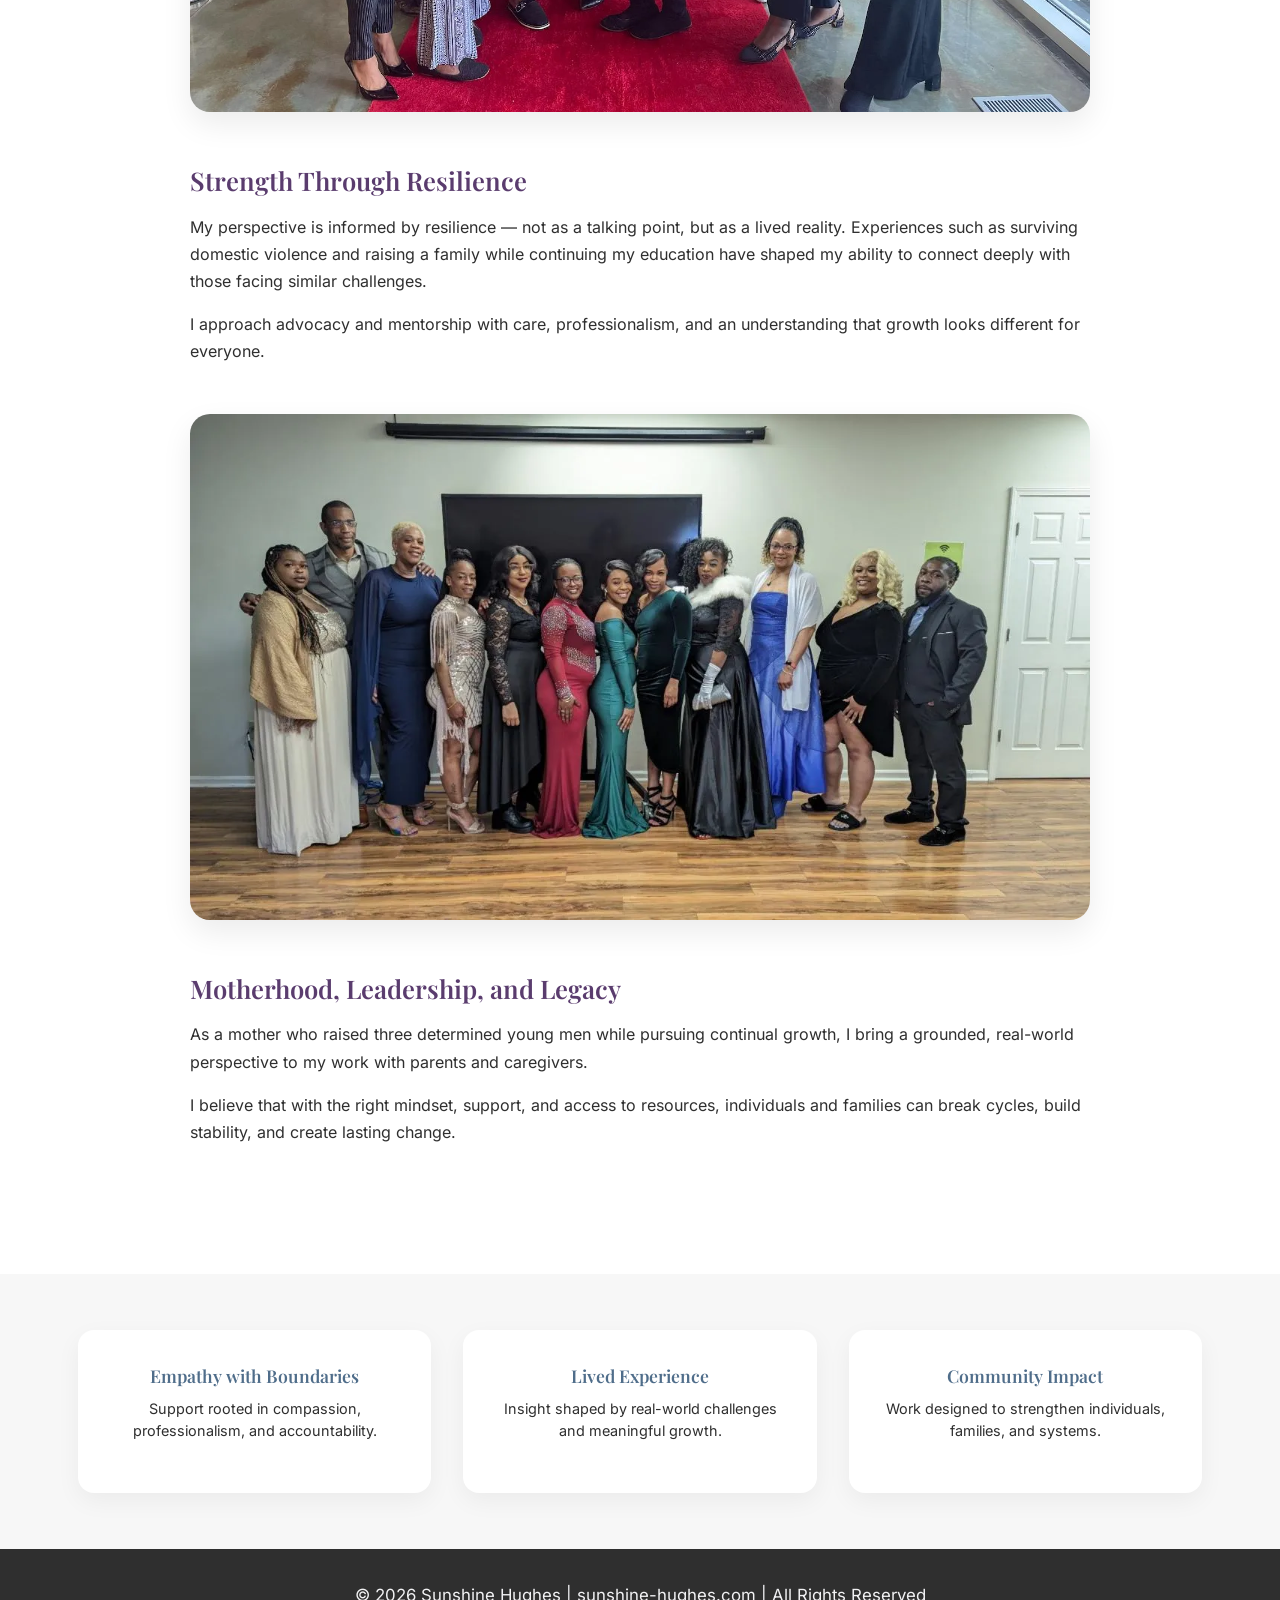
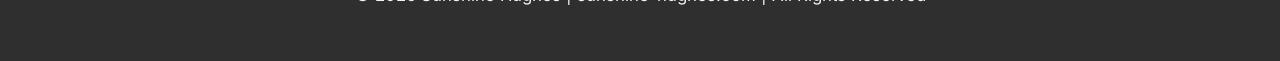
==== commit adc39139: "Review pass: fix broken links and assets, add landmarks, add my other sites The first pass over this" ====
--- a/about.html
+++ b/about.html
@@ -5,38 +5,50 @@
 	<meta charset="UTF-8">
 	<meta name="viewport" content="width=device-width, initial-scale=1.0">
 	<title>About | Sunshine Hughes</title>
-	<meta name="description" content="Sunshine Hughes About page">
+	<meta name="description" content="The experience behind the work: Sunshine Hughes on advocacy, peer support, and web development shaped by professional training and lived experience.">
 	<meta name="author" content="Sunshine Hughes">
 	<meta name="keywords" content="Sunshine, Hughes, business, about, portfolio">
 	<link rel="stylesheet" href="style.css" media="screen">
-	<link rel="icon" type="favicon" href="/icons/favicon.ico">
+	<link rel="icon" href="/icons/favicon.ico" sizes="any">
 	<link rel="apple-touch-icon" sizes="180x180" href="/icons/apple-touch-icon.png">
 	<link rel="icon" type="image/png" sizes="32x32" href="/icons/favicon-32x32.png">
 	<link rel="icon" type="image/png" sizes="16x16" href="/icons/favicon-16x16.png">
 	<link rel="icon" type="image/png" sizes="192x192" href="/icons/android-chrome-192x192.png">
-	<link rel="icon" type="image/png" sizes="512x512" href="/android-chrome-512x512.png">
+	<link rel="icon" type="image/png" sizes="512x512" href="/icons/android-chrome-512x512.png">
 	<link rel="manifest" href="/site.webmanifest">
-	<link rel="preconnect" href="https://fonts.googleapis.com">
-	<link rel="preconnect" href="https://fonts.gstatic.com" crossorigin>
-	<link rel="stylesheet" href="https://fonts.googleapis.com/css2?family=Playfair+Display:wght@500;600&family=Inter:wght@300;400;500&display=swap" >
+	<link rel="canonical" href="https://sunshine-hughes.com/about.html">
+	<meta property="og:type" content="website">
+	<meta property="og:site_name" content="Sunshine Hughes">
+	<meta property="og:title" content="About Sunshine Hughes">
+	<meta property="og:description" content="The experience behind the work: Sunshine Hughes on advocacy, peer support, and web development shaped by professional training and lived experience.">
+	<meta property="og:url" content="https://sunshine-hughes.com/about.html">
+	<meta property="og:image" content="https://sunshine-hughes.com/icons/android-chrome-512x512.png">
+	<meta name="twitter:card" content="summary">
+	<link rel="stylesheet" href="fonts.css">
 </head>
 
 <body class="about-page">
 
+	<a class="skip-link" href="#main">Skip to main content</a>
+
 
 	<header class="main-nav">
 		<div class="container nav">
-			<h2>Sunshine Hughes</h2>
-			<ul>
-				<li><a href="index.html">Home</a></li>
-				<li><a href="about.html" class="active">About</a></li>
-				<li><a href="services.html">Services</a></li>
-				<li><a href="work.html">Work</a></li>
-				<li><a href="mission.html">Mission &amp; Impact</a></li>
-				<li><a href="#">Contact</a></li>
-			</ul>
+			<a class="site-title" href="index.html">Sunshine Hughes</a>
+			<nav aria-label="Main">
+				<ul>
+					<li><a href="index.html">Home</a></li>
+					<li><a href="about.html" class="active">About</a></li>
+					<li><a href="services.html">Services</a></li>
+					<li><a href="work.html">Work</a></li>
+					<li><a href="mission.html">Mission &amp; Impact</a></li>
+					<li><a href="contact.html">Contact</a></li>
+				</ul>
+			</nav>
 		</div>
 	</header>
+
+	<main id="main">
 
 	<!-- PAGE INTRO -->
 	<section class="page-intro">
@@ -134,10 +146,13 @@
 	</section>
 
 	<!-- FOOTER -->
+	</main>
+
 	<footer>
-		<p>&copy; 2025 Sunshine Hughes | sunshine-hughes.com | All Rights Reserved</p>
+		<p>&copy; 2026 Sunshine Hughes | sunshine-hughes.com | All Rights Reserved</p>
 	</footer>
 
+<!-- Cloudflare Web Analytics --><script type='module' src='https://static.cloudflareinsights.com/beacon.min.js' data-cf-beacon='{"token": "c4fe48504b8a44fd85e628ca868a82c8"}'></script><!-- End Cloudflare Web Analytics -->
 </body>
 
 </html>
--- a/style.css
+++ b/style.css
@@ -19,7 +19,6 @@
 	--purple: #7b5fa3;
 	--blue: #4a6fa5;
 	--silver: #e6e6e6;
-	--charcoal: #2f2f2f;
 	--cream: #faf7f3;
 	--deep-plum: #5a3c6e;
 	--soft-cream: #f7f7f7;
@@ -54,6 +53,36 @@
 	display: block;
 }
 
+/* Keyboard users need to see where they are. :focus-visible keeps the ring
+   off mouse clicks, so this costs the pointer experience nothing. */
+a:focus-visible,
+button:focus-visible,
+input:focus-visible,
+textarea:focus-visible,
+[tabindex]:focus-visible {
+	outline: 3px solid var(--deep-plum);
+	outline-offset: 3px;
+	border-radius: 2px;
+}
+
+/* Sits off-screen until tabbed to, so keyboard and screen-reader users can
+   jump the nav instead of walking it on every page. */
+.skip-link {
+	position: absolute;
+	left: -9999px;
+	top: 0;
+	z-index: 100;
+	padding: 0.75rem 1.25rem;
+	background: var(--deep-plum);
+	color: var(--white);
+	font-weight: 500;
+	border-radius: 0 0 8px 0;
+}
+
+.skip-link:focus {
+	left: 0;
+}
+
 /* ================
 GLOBAL LAYOUT
 ================ */
@@ -94,10 +123,15 @@
 	height: auto;
 }
 
-.main-nav .nav h2 {
+/* The site name used to be an <h2>, which put a heading above the page's
+   <h1> on every page. It is a link now; these rules keep its old look. */
+.main-nav .nav .site-title {
 	margin: 0;
 	line-height: 1;
 	font-size: 1.5rem;
+	font-family: 'Playfair Display', serif;
+	color: var(--soft-plum);
+	font-weight: 500;
 }
 
 .main-nav .nav ul {
@@ -168,6 +202,14 @@
 
 .credibility {
 	background: var(--soft-silver);
+}
+
+/* The reset at the top zeroes every heading margin, so these section
+   headings were sitting flush against the grids underneath them. */
+.credibility h2,
+.services h2,
+.ventures h2 {
+	margin-bottom: 2rem;
 }
 
 .card-grid {
@@ -509,7 +551,7 @@
 }
 
 
-.personal-note h3 {
+.personal-note h2 {
 font-family: 'Playfair Display', serif;
 margin-bottom: 1rem;
 }
@@ -519,6 +561,28 @@
 margin-top: 1rem;
 max-width: 700px;
 opacity: 0.9;
+}
+
+
+/* The personal sites sit in a normal card grid below the gradient panel,
+   so they read as siblings of the professional work above them. */
+.personal-note + .work-grid {
+	margin-top: 2rem;
+}
+
+
+/* ===================
+VENTURES
+=================== */
+
+.ventures {
+	background: var(--soft-silver);
+}
+
+.ventures .section-lead {
+	max-width: 700px;
+	margin-bottom: 2.5rem;
+	opacity: 0.9;
 }
 
 
--- a/fonts.css
+++ b/fonts.css
@@ -0,0 +1,93 @@
+/* Self-hosted Latin subsets of Playfair Display and Inter.
+   Generated from Google Fonts; no request leaves the visitor's browser
+   for a third party. Regenerate with scratchpad/fetch-fonts.py. */
+
+@font-face {
+  font-family: 'Playfair Display';
+  font-style: normal;
+  font-weight: 500;
+  font-display: swap;
+  src: url(fonts/PlayfairDisplay-latin-ext.woff2) format('woff2');
+  unicode-range: U+0100-02BA, U+02BD-02C5, U+02C7-02CC, U+02CE-02D7, U+02DD-02FF, U+0304, U+0308, U+0329, U+1D00-1DBF, U+1E00-1E9F, U+1EF2-1EFF, U+2020, U+20A0-20AB, U+20AD-20C0, U+2113, U+2C60-2C7F, U+A720-A7FF;
+}
+
+@font-face {
+  font-family: 'Playfair Display';
+  font-style: normal;
+  font-weight: 500;
+  font-display: swap;
+  src: url(fonts/PlayfairDisplay-latin.woff2) format('woff2');
+  unicode-range: U+0000-00FF, U+0131, U+0152-0153, U+02BB-02BC, U+02C6, U+02DA, U+02DC, U+0304, U+0308, U+0329, U+2000-206F, U+20AC, U+2122, U+2191, U+2193, U+2212, U+2215, U+FEFF, U+FFFD;
+}
+
+@font-face {
+  font-family: 'Playfair Display';
+  font-style: normal;
+  font-weight: 600;
+  font-display: swap;
+  src: url(fonts/PlayfairDisplay-latin-ext.woff2) format('woff2');
+  unicode-range: U+0100-02BA, U+02BD-02C5, U+02C7-02CC, U+02CE-02D7, U+02DD-02FF, U+0304, U+0308, U+0329, U+1D00-1DBF, U+1E00-1E9F, U+1EF2-1EFF, U+2020, U+20A0-20AB, U+20AD-20C0, U+2113, U+2C60-2C7F, U+A720-A7FF;
+}
+
+@font-face {
+  font-family: 'Playfair Display';
+  font-style: normal;
+  font-weight: 600;
+  font-display: swap;
+  src: url(fonts/PlayfairDisplay-latin.woff2) format('woff2');
+  unicode-range: U+0000-00FF, U+0131, U+0152-0153, U+02BB-02BC, U+02C6, U+02DA, U+02DC, U+0304, U+0308, U+0329, U+2000-206F, U+20AC, U+2122, U+2191, U+2193, U+2212, U+2215, U+FEFF, U+FFFD;
+}
+
+@font-face {
+  font-family: 'Inter';
+  font-style: normal;
+  font-weight: 300;
+  font-display: swap;
+  src: url(fonts/Inter-latin-ext.woff2) format('woff2');
+  unicode-range: U+0100-02BA, U+02BD-02C5, U+02C7-02CC, U+02CE-02D7, U+02DD-02FF, U+0304, U+0308, U+0329, U+1D00-1DBF, U+1E00-1E9F, U+1EF2-1EFF, U+2020, U+20A0-20AB, U+20AD-20C0, U+2113, U+2C60-2C7F, U+A720-A7FF;
+}
+
+@font-face {
+  font-family: 'Inter';
+  font-style: normal;
+  font-weight: 300;
+  font-display: swap;
+  src: url(fonts/Inter-latin.woff2) format('woff2');
+  unicode-range: U+0000-00FF, U+0131, U+0152-0153, U+02BB-02BC, U+02C6, U+02DA, U+02DC, U+0304, U+0308, U+0329, U+2000-206F, U+20AC, U+2122, U+2191, U+2193, U+2212, U+2215, U+FEFF, U+FFFD;
+}
+
+@font-face {
+  font-family: 'Inter';
+  font-style: normal;
+  font-weight: 400;
+  font-display: swap;
+  src: url(fonts/Inter-latin-ext.woff2) format('woff2');
+  unicode-range: U+0100-02BA, U+02BD-02C5, U+02C7-02CC, U+02CE-02D7, U+02DD-02FF, U+0304, U+0308, U+0329, U+1D00-1DBF, U+1E00-1E9F, U+1EF2-1EFF, U+2020, U+20A0-20AB, U+20AD-20C0, U+2113, U+2C60-2C7F, U+A720-A7FF;
+}
+
+@font-face {
+  font-family: 'Inter';
+  font-style: normal;
+  font-weight: 400;
+  font-display: swap;
+  src: url(fonts/Inter-latin.woff2) format('woff2');
+  unicode-range: U+0000-00FF, U+0131, U+0152-0153, U+02BB-02BC, U+02C6, U+02DA, U+02DC, U+0304, U+0308, U+0329, U+2000-206F, U+20AC, U+2122, U+2191, U+2193, U+2212, U+2215, U+FEFF, U+FFFD;
+}
+
+@font-face {
+  font-family: 'Inter';
+  font-style: normal;
+  font-weight: 500;
+  font-display: swap;
+  src: url(fonts/Inter-latin-ext.woff2) format('woff2');
+  unicode-range: U+0100-02BA, U+02BD-02C5, U+02C7-02CC, U+02CE-02D7, U+02DD-02FF, U+0304, U+0308, U+0329, U+1D00-1DBF, U+1E00-1E9F, U+1EF2-1EFF, U+2020, U+20A0-20AB, U+20AD-20C0, U+2113, U+2C60-2C7F, U+A720-A7FF;
+}
+
+@font-face {
+  font-family: 'Inter';
+  font-style: normal;
+  font-weight: 500;
+  font-display: swap;
+  src: url(fonts/Inter-latin.woff2) format('woff2');
+  unicode-range: U+0000-00FF, U+0131, U+0152-0153, U+02BB-02BC, U+02C6, U+02DA, U+02DC, U+0304, U+0308, U+0329, U+2000-206F, U+20AC, U+2122, U+2191, U+2193, U+2212, U+2215, U+FEFF, U+FFFD;
+}
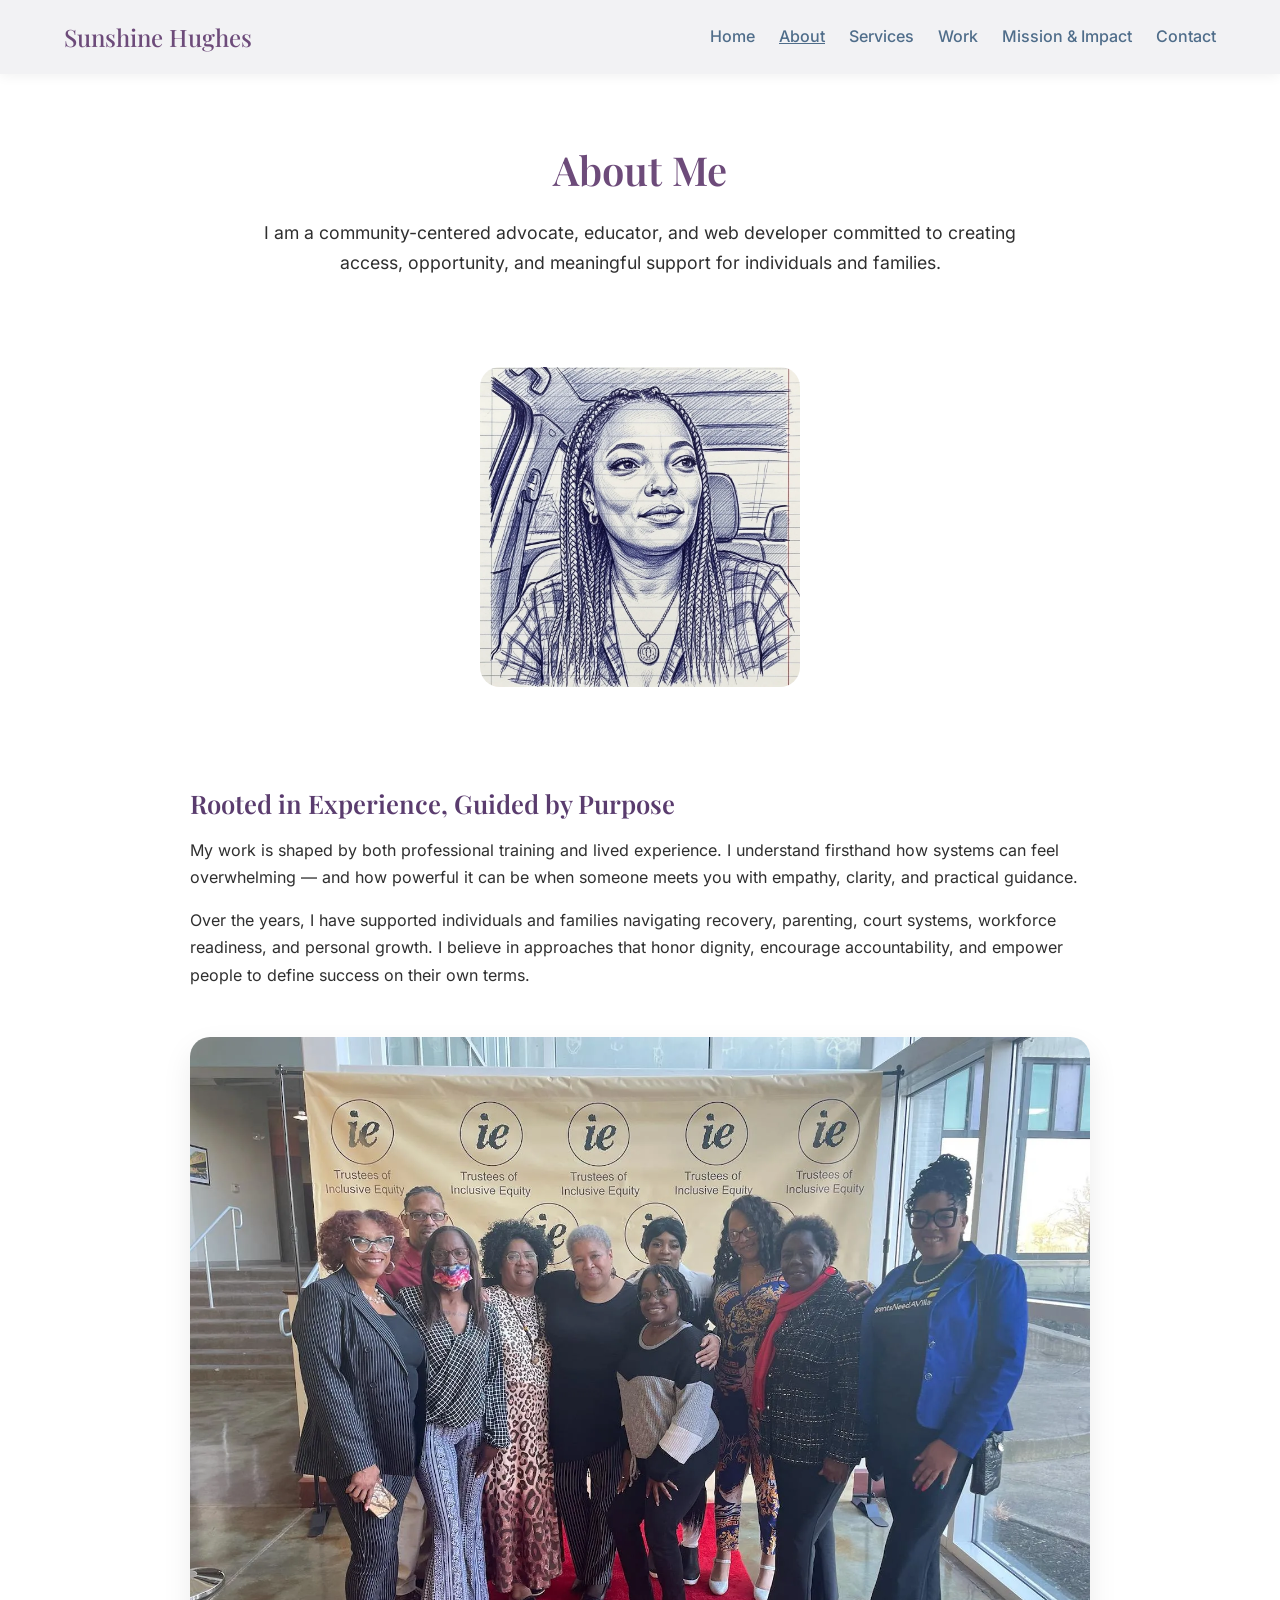
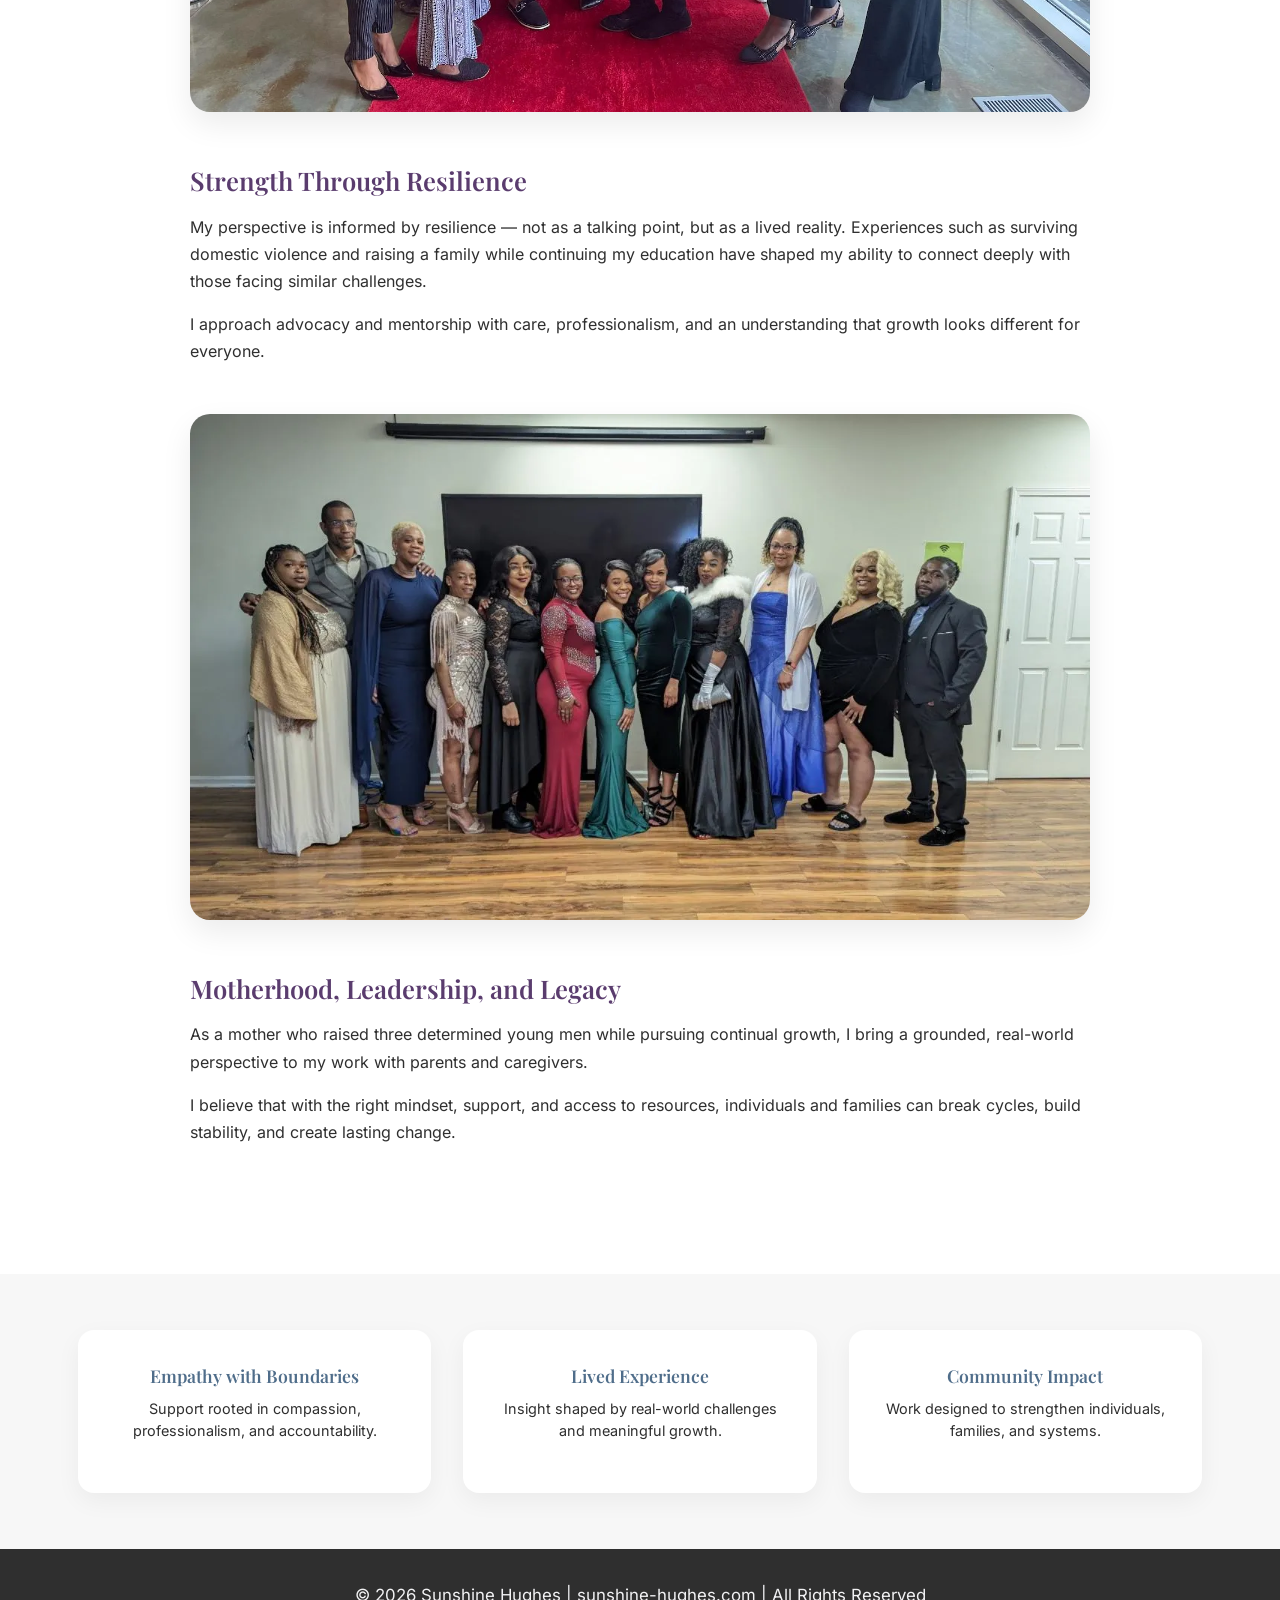
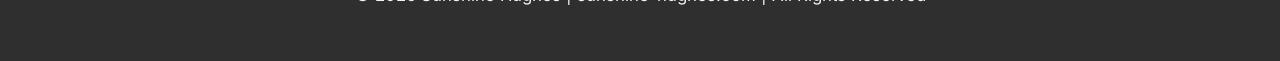
==== commit 1f4580c8: "Version the stylesheets and make the nav follow the reader Sunny saw the skip link rendered as plain" ====
--- a/about.html
+++ b/about.html
@@ -8,7 +8,7 @@
 	<meta name="description" content="The experience behind the work: Sunshine Hughes on advocacy, peer support, and web development shaped by professional training and lived experience.">
 	<meta name="author" content="Sunshine Hughes">
 	<meta name="keywords" content="Sunshine, Hughes, business, about, portfolio">
-	<link rel="stylesheet" href="style.css" media="screen">
+	<link rel="stylesheet" href="style.css?v=2026-08-07" media="screen">
 	<link rel="icon" href="/icons/favicon.ico" sizes="any">
 	<link rel="apple-touch-icon" sizes="180x180" href="/icons/apple-touch-icon.png">
 	<link rel="icon" type="image/png" sizes="32x32" href="/icons/favicon-32x32.png">
@@ -24,7 +24,7 @@
 	<meta property="og:url" content="https://sunshine-hughes.com/about.html">
 	<meta property="og:image" content="https://sunshine-hughes.com/icons/android-chrome-512x512.png">
 	<meta name="twitter:card" content="summary">
-	<link rel="stylesheet" href="fonts.css">
+	<link rel="stylesheet" href="fonts.css?v=2026-08-07">
 </head>
 
 <body class="about-page">
--- a/style.css
+++ b/style.css
@@ -68,7 +68,10 @@
 /* Sits off-screen until tabbed to, so keyboard and screen-reader users can
    jump the nav instead of walking it on every page. */
 .skip-link {
-	position: absolute;
+	/* Fixed rather than absolute: with a sticky header the link has to be
+	   reachable from wherever the reader already is, not only at the top
+	   of the document. */
+	position: fixed;
 	left: -9999px;
 	top: 0;
 	z-index: 100;
@@ -111,8 +114,22 @@
 MAIN NAVIGATION 
 =================== */
 
+/* The nav follows the reader down the page. It needs its own opaque
+   background because content now scrolls underneath it. */
 .main-nav {
 	padding: 1.5rem 0;
+	position: sticky;
+	top: 0;
+	z-index: 50;
+	background: var(--soft-silver);
+	/* A soft edge so the bar reads as a layer above the page it covers. */
+	box-shadow: 0 2px 12px rgba(0, 0, 0, 0.06);
+}
+
+/* In-page jumps (the skip link, any #anchor) would otherwise land with
+   their target hidden behind the sticky bar. */
+html {
+	scroll-padding-top: 7rem;
 }
 
 .main-nav .nav {
@@ -996,20 +1013,30 @@
 	
 /* Responsive columns */
 @media screen and (max-width: 768px) {
+	/* The bar is sticky, so on a phone it has to stay shallow — the links
+	   wrap to two rows and every extra pixel here is content lost. */
+	.main-nav {
+		padding: 0.6rem 0;
+	}
+
 	.main-nav .nav {
 		flex-direction: column;
 		align-items: center;
-		gap: 1rem;
+		gap: 0.5rem;
 	}
 
 	.main-nav .nav ul {
 		flex-wrap:  wrap;
 		justify-content: center;
-		gap: 1rem;
-	}
-
-	.main-nav .nav h2 {
-		font-size: 1.3rem
+		gap: 0.5rem 1rem;
+	}
+
+	.main-nav .nav .site-title {
+		font-size: 1.3rem;
+	}
+
+	html {
+		scroll-padding-top: 9rem;
 	}
 
 
